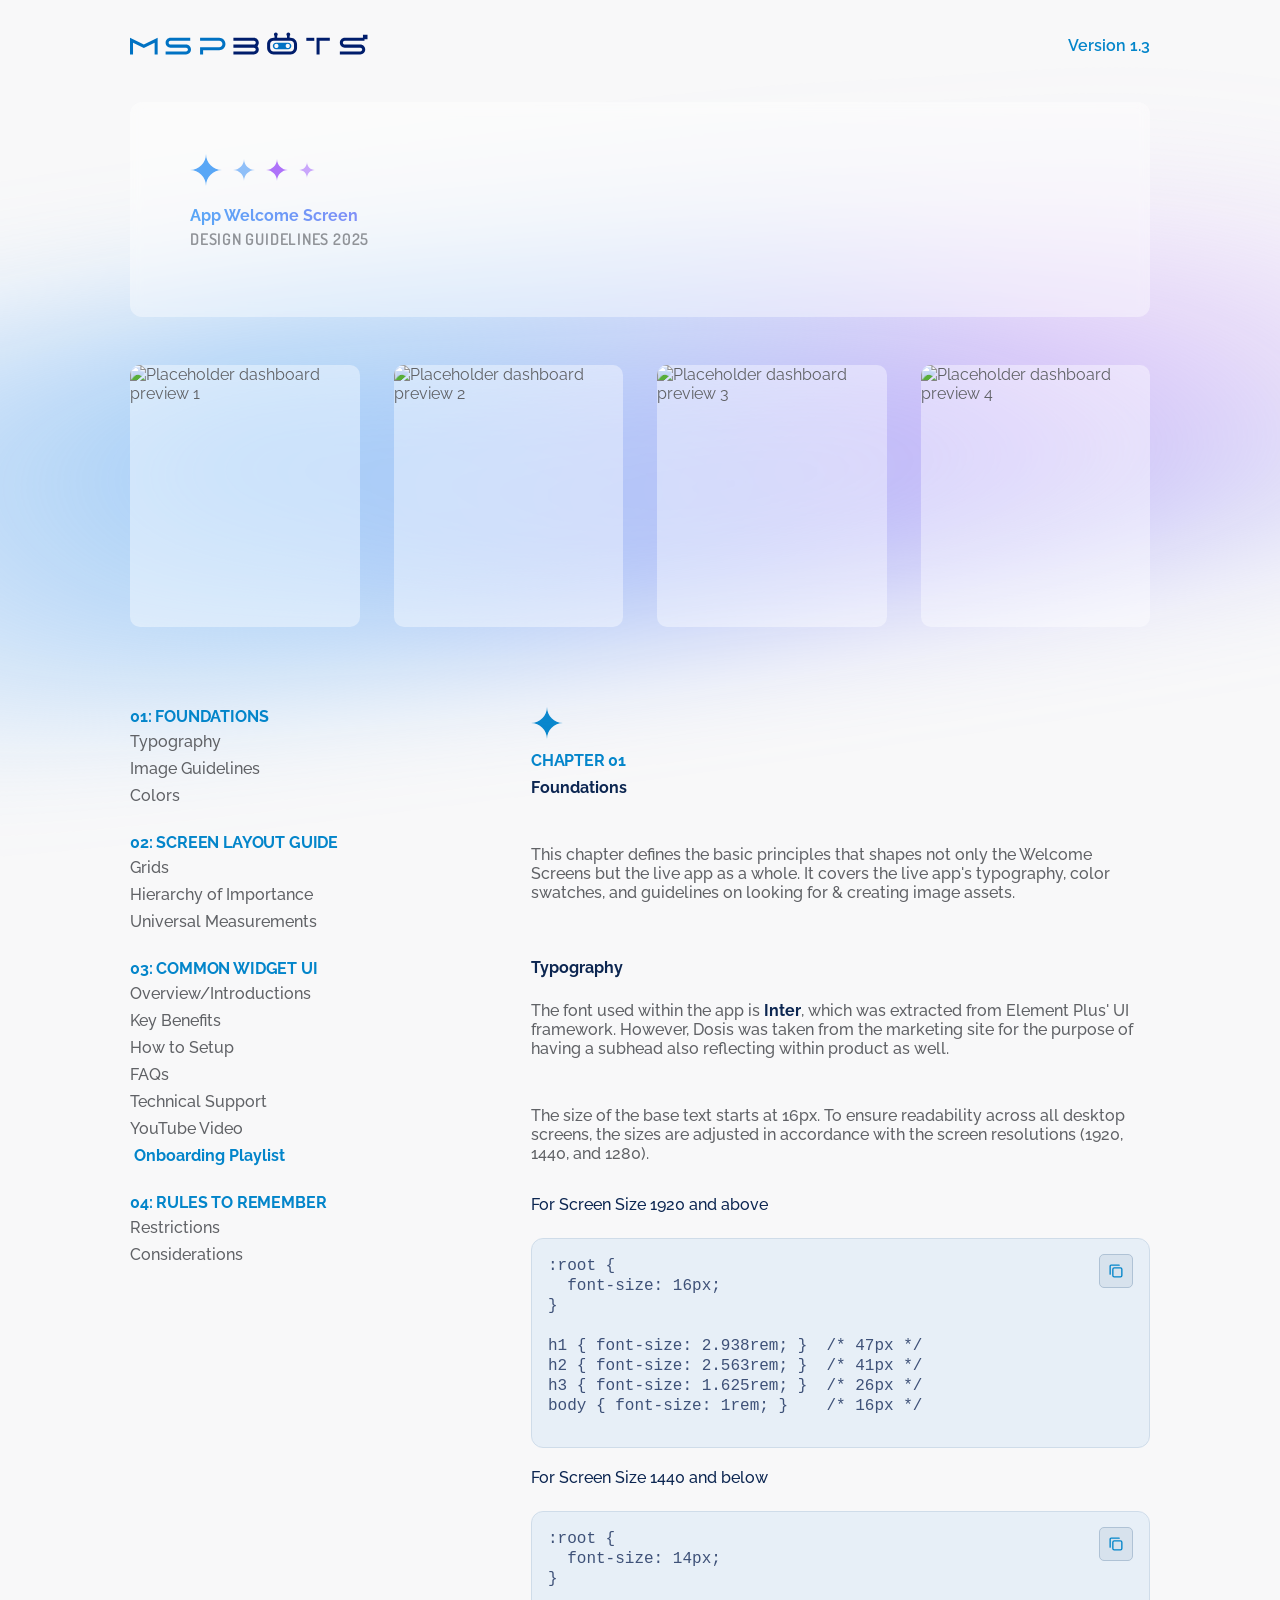
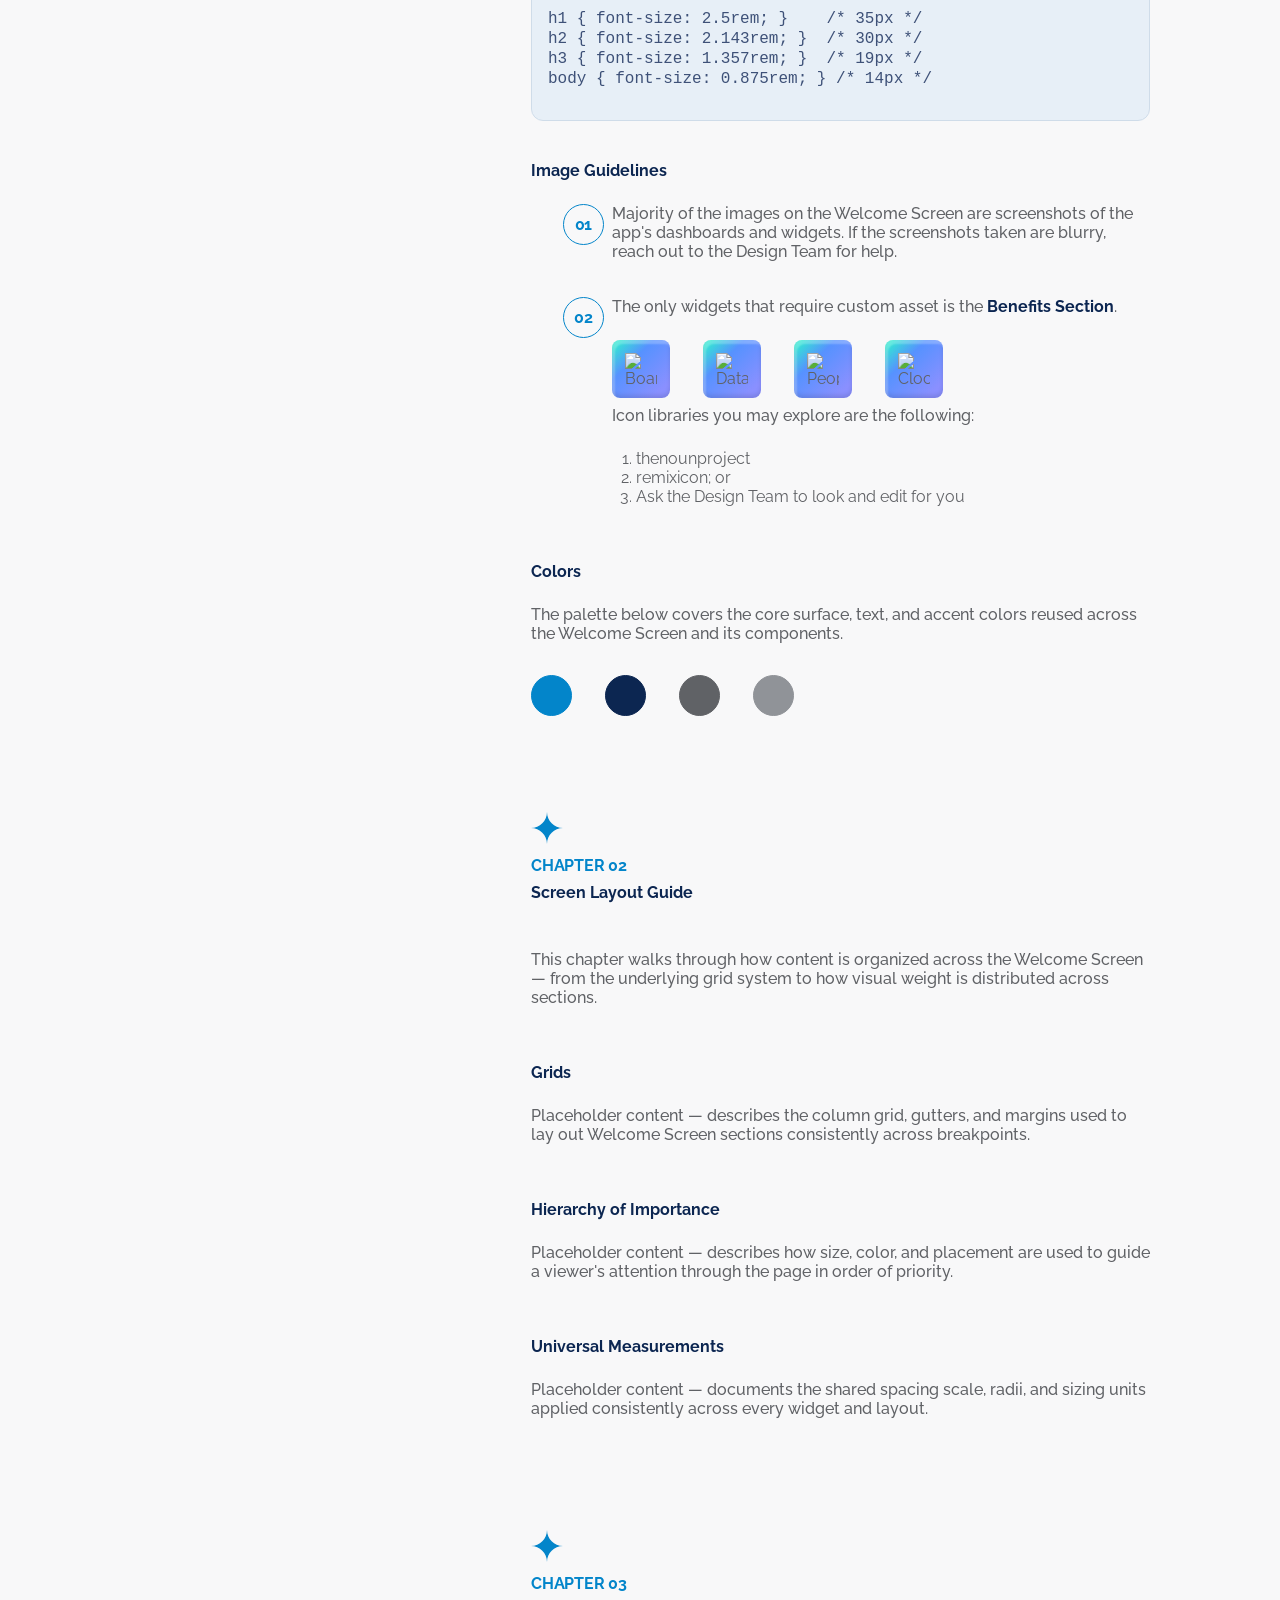
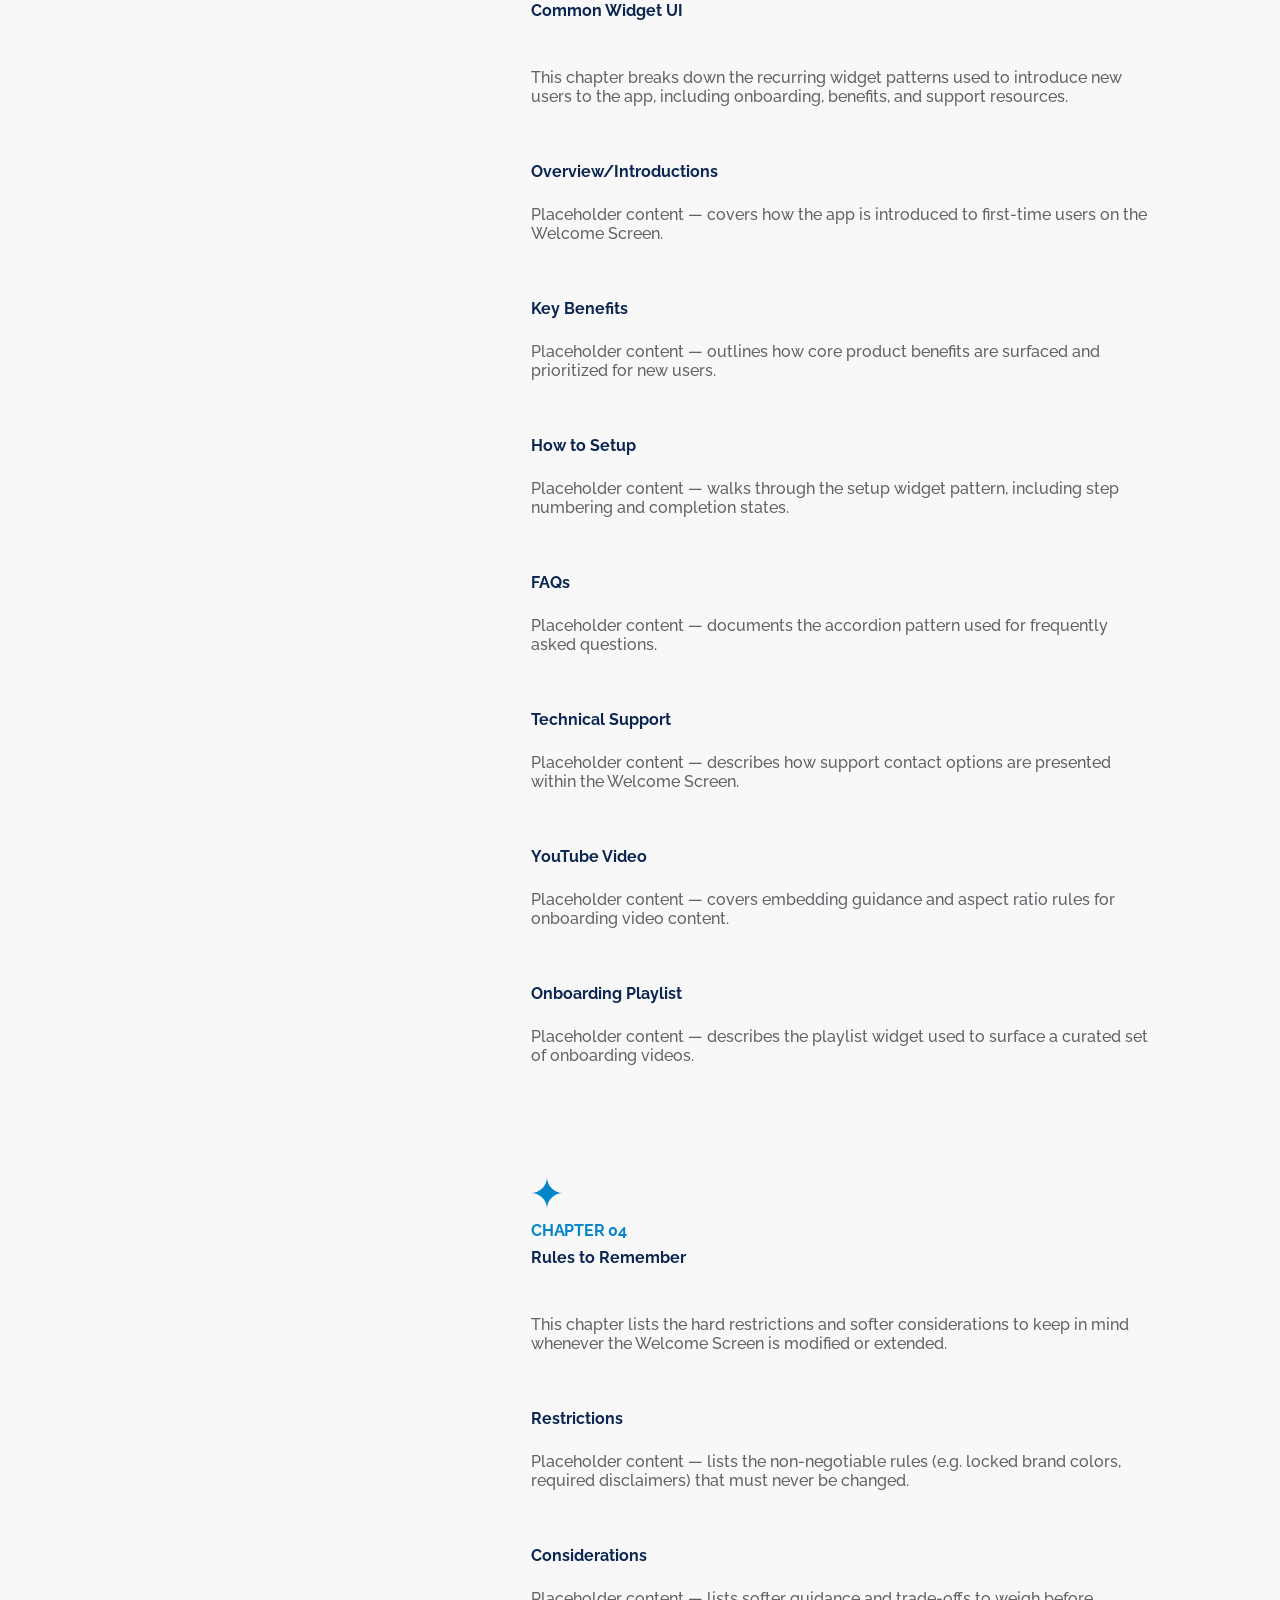
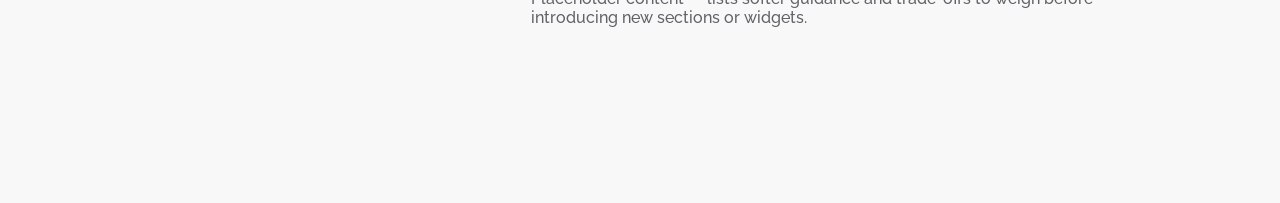
==== welcom-screen-guidelines/index.html @ fa97f10b "first commit" ====
<!DOCTYPE html>
<html lang="en">
    <head>
        <meta charset="UTF-8">
        <meta name="viewport" content="width=device-width, initial-scale=1.0">
        <link rel="icon" type="image/svg" href="">
        <!--SEO START-->
        <title>Welcome Screen Guidelines Demo | hellomaddie</title>
        <meta name="description" content="">
        <meta name="keywords" content="">

        <!-- Universal Open Graph -->
        <meta property="og:title" content="">
        <meta property="og:description" content="">
        <meta property="og:image" content=""> <!-- Replace with actual image URL: 1200×630px -->
        <meta property="og:image:alt" content="">
        <meta property="og:url" content="#"> <!-- Needs to be the official URL -->
        <meta property="og:type" content="website">

        <!-- Twitter/X Card -->
        <meta name="twitter:card" content="summary_large_image">
        <meta name="twitter:title" content="">
        <meta name="twitter:description" content="">
        <meta name="twitter:image" content=""> <!-- Replace with actual image URL: 1200×630px -->
        <!--SEO END-->

        <!--Stylesheet START-->
        <link href="https://cdn.jsdelivr.net/npm/bootstrap@5.3.0/dist/css/bootstrap.min.css" rel="stylesheet">
        <link href="main.css" rel="stylesheet">
        <link href="guidelines.css" rel="stylesheet">
        <!--Stylesheet END-->

        <!--Fonts START-->
        <link rel="preconnect" href="https://fonts.googleapis.com">
        <link rel="preconnect" href="https://fonts.gstatic.com" crossorigin>
        <link href="https://fonts.googleapis.com/css2?family=Raleway:ital,wght@0,400;0,500;0,600;0,700;0,800;1,400&family=Dosis:wght@400;500;600;700&display=swap" rel="stylesheet">
        <!--Fonts END-->
    </head>

    <body>
        <!-- ===== Nav START ===== -->
         <header class="site-header container">
            <div class="header-bar">
                <a href="/index.html" class="logo">
                    <img src="/welcom-screen-guidelines/imgs/mspbots-logo.svg">
                </a>
                <span class="version-tag">Version 1.3</span> 
            </div>
        </header>
        <!-- ===== Nav END ===== -->

        <section class="hero-banner container">
            <div class="hero-decoration" aria-hidden="true"></div>

            <div class="hero-card">
                <div class="sparkle-row" aria-hidden="true">
                    <svg width="32" height="32" viewBox="0 0 32 32" fill="none" xmlns="http://www.w3.org/2000/svg"><path d="M16 0C16 8.837 23.163 16 32 16C23.163 16 16 23.163 16 32C16 23.163 8.837 16 0 16C8.837 16 16 8.837 16 0Z" fill="#59A7F6"/></svg>
                    <svg width="22" height="22" viewBox="0 0 32 32" fill="none" xmlns="http://www.w3.org/2000/svg"><path d="M16 0C16 8.837 23.163 16 32 16C23.163 16 16 23.163 16 32C16 23.163 8.837 16 0 16C8.837 16 16 8.837 16 0Z" fill="#8FBFF8"/></svg>
                    <svg width="22" height="22" viewBox="0 0 32 32" fill="none" xmlns="http://www.w3.org/2000/svg"><path d="M16 0C16 8.837 23.163 16 32 16C23.163 16 16 23.163 16 32C16 23.163 8.837 16 0 16C8.837 16 16 8.837 16 0Z" fill="#AE72F9"/></svg>
                    <svg width="16" height="16" viewBox="0 0 32 32" fill="none" xmlns="http://www.w3.org/2000/svg"><path d="M16 0C16 8.837 23.163 16 32 16C23.163 16 16 23.163 16 32C16 23.163 8.837 16 0 16C8.837 16 16 8.837 16 0Z" fill="#C9A6FB"/></svg>
                </div>
                <h1 class="hero-title">App Welcome Screen</h1>
                <p class="hero-subtitle">Design Guidelines 2025</p>
            </div>

            <div class="hero-cards-row">
                <div class="hero-card-placeholder">
                    <img src="https://placehold.co/483x262/e7eff7/3e5178?text=Dashboard+Preview" alt="Placeholder dashboard preview 1" loading="lazy">
                </div>
                <div class="hero-card-placeholder">
                    <img src="https://placehold.co/483x262/e7eff7/3e5178?text=Widget+Preview" alt="Placeholder dashboard preview 2" loading="lazy">
                </div>
                <div class="hero-card-placeholder">
                    <img src="https://placehold.co/483x262/e7eff7/3e5178?text=Report+Preview" alt="Placeholder dashboard preview 3" loading="lazy">
                </div>
                <div class="hero-card-placeholder">
                    <img src="https://placehold.co/483x262/e7eff7/3e5178?text=Onboarding+Preview" alt="Placeholder dashboard preview 4" loading="lazy">
                </div>
            </div>
        </section>

        <main class="page-layout container">

            <nav class="toc" id="toc" aria-label="Table of contents">
                <div class="toc-chapter">
                    <span class="toc-chapter-title">01: Foundations</span>
                    <div class="toc-links">
                        <a class="toc-link" href="#typography">Typography</a>
                        <a class="toc-link" href="#image-guidelines">Image Guidelines</a>
                        <a class="toc-link" href="#colors">Colors</a>
                    </div>
                </div>
                <div class="toc-chapter">
                    <span class="toc-chapter-title">02: Screen Layout Guide</span>
                    <div class="toc-links">
                        <a class="toc-link" href="#grids">Grids</a>
                        <a class="toc-link" href="#hierarchy-of-importance">Hierarchy of Importance</a>
                        <a class="toc-link" href="#universal-measurements">Universal Measurements</a>
                    </div>
                </div>
                <div class="toc-chapter">
                    <span class="toc-chapter-title">03: Common Widget UI</span>
                    <div class="toc-links">
                        <a class="toc-link" href="#overview-introductions">Overview/Introductions</a>
                        <a class="toc-link" href="#key-benefits">Key Benefits</a>
                        <a class="toc-link" href="#how-to-setup">How to Setup</a>
                        <a class="toc-link" href="#faqs">FAQs</a>
                        <a class="toc-link" href="#technical-support">Technical Support</a>
                        <a class="toc-link" href="#youtube-video">YouTube Video</a>
                        <a class="toc-link" href="#onboarding-playlist">Onboarding Playlist</a>
                    </div>
                </div>
                <div class="toc-chapter">
                    <span class="toc-chapter-title">04: Rules to Remember</span>
                    <div class="toc-links">
                        <a class="toc-link" href="#restrictions">Restrictions</a>
                        <a class="toc-link" href="#considerations">Considerations</a>
                    </div>
                </div>
            </nav>

            <div class="content">

                <!-- Chapter 01: Foundations -->
                <section class="chapter" id="chapter-01">
                    <div class="chapter-header">
                        <svg class="chapter-icon" viewBox="0 0 32 32" fill="none" xmlns="http://www.w3.org/2000/svg"><path d="M16 0C16 8.837 23.163 16 32 16C23.163 16 16 23.163 16 32C16 23.163 8.837 16 0 16C8.837 16 16 8.837 16 0Z" fill="#0385CA"/></svg>
                        <span class="chapter-eyebrow">Chapter 01</span>
                        <h2 class="chapter-title">Foundations</h2>
                    </div>

                    <p class="chapter-intro">This chapter defines the basic principles that shapes not only the Welcome Screens but the live app as a whole. It covers the live app's typography, color swatches, and guidelines on looking for &amp; creating image assets.</p>

                    <div class="text-block" id="typography">
                        <h3 class="text-block-title">Typography</h3>
                        <p>The font used within the app is <strong>Inter</strong>, which was extracted from Element Plus' UI framework. However, Dosis was taken from the marketing site for the purpose of having a subhead also reflecting within product as well.</p>
                        <p>The size of the base text starts at 16px. To ensure readability across all desktop screens, the sizes are adjusted in accordance with the screen resolutions (1920, 1440, and 1280).</p>

                        <div class="code-block-group">
                            <div class="code-block">
                                <p class="code-block-label">For Screen Size 1920 and above</p>
                                <div class="copy-paste-code">
                                    <pre><code>:root {
  font-size: 16px;
}

h1 { font-size: 2.938rem; }  /* 47px */
h2 { font-size: 2.563rem; }  /* 41px */
h3 { font-size: 1.625rem; }  /* 26px */
body { font-size: 1rem; }    /* 16px */</code></pre>
                                    <button class="clipboard-btn" type="button" aria-label="Copy code">
                                        <svg viewBox="0 0 20 20" fill="none" xmlns="http://www.w3.org/2000/svg"><rect x="6.5" y="6.5" width="10" height="10" rx="1.5" stroke="currentColor" stroke-width="1.5"/><path d="M3.5 13.5V4.5C3.5 3.94772 3.94772 3.5 4.5 3.5H13.5" stroke="currentColor" stroke-width="1.5" stroke-linecap="round"/></svg>
                                    </button>
                                </div>
                            </div>
                            <div class="code-block">
                                <p class="code-block-label">For Screen Size 1440 and below</p>
                                <div class="copy-paste-code">
                                    <pre><code>:root {
  font-size: 14px;
}

h1 { font-size: 2.5rem; }    /* 35px */
h2 { font-size: 2.143rem; }  /* 30px */
h3 { font-size: 1.357rem; }  /* 19px */
body { font-size: 0.875rem; } /* 14px */</code></pre>
                                    <button class="clipboard-btn" type="button" aria-label="Copy code">
                                        <svg viewBox="0 0 20 20" fill="none" xmlns="http://www.w3.org/2000/svg"><rect x="6.5" y="6.5" width="10" height="10" rx="1.5" stroke="currentColor" stroke-width="1.5"/><path d="M3.5 13.5V4.5C3.5 3.94772 3.94772 3.5 4.5 3.5H13.5" stroke="currentColor" stroke-width="1.5" stroke-linecap="round"/></svg>
                                    </button>
                                </div>
                            </div>
                        </div>
                    </div>

                    <div class="text-block" id="image-guidelines">
                        <h3 class="text-block-title">Image Guidelines</h3>
                        <ol class="guideline-list">
                            <li class="guideline-item">
                                <span class="guideline-badge">01</span>
                                <div class="guideline-body">
                                    <p>Majority of the images on the Welcome Screen are screenshots of the app's dashboards and widgets. If the screenshots taken are blurry, reach out to the Design Team for help.</p>
                                </div>
                            </li>
                            <li class="guideline-item">
                                <span class="guideline-badge">02</span>
                                <div class="guideline-body">
                                    <p>The only widgets that require custom asset is the <strong>Benefits Section</strong>.</p>
                                    <div class="icon-row">
                                        <span class="icon-chip"><img src="https://placehold.co/32x32/ffffff/2c77ff?text=%E2%97%A7" alt="Board icon placeholder"></span>
                                        <span class="icon-chip"><img src="https://placehold.co/32x32/ffffff/2c77ff?text=%E2%97%89" alt="Data pie icon placeholder"></span>
                                        <span class="icon-chip"><img src="https://placehold.co/32x32/ffffff/2c77ff?text=%E2%9A%AD" alt="People team icon placeholder"></span>
                                        <span class="icon-chip"><img src="https://placehold.co/32x32/ffffff/2c77ff?text=%E2%97%B7" alt="Clock icon placeholder"></span>
                                    </div>
                                    <p>Icon libraries you may explore are the following:</p>
                                    <ol>
                                        <li>thenounproject</li>
                                        <li>remixicon; or</li>
                                        <li>Ask the Design Team to look and edit for you</li>
                                    </ol>
                                </div>
                            </li>
                        </ol>
                    </div>

                    <div class="text-block" id="colors">
                        <h3 class="text-block-title">Colors</h3>
                        <p>The palette below covers the core surface, text, and accent colors reused across the Welcome Screen and its components.</p>
                        <div class="icon-row" role="list">
                            <span class="guideline-badge" style="background: var(--color-msp-blue); border-color: var(--color-msp-blue); color: #fff;" role="listitem" aria-label="MSP Blue"></span>
                            <span class="guideline-badge" style="background: var(--color-dark-blue); border-color: var(--color-dark-blue); color: #fff;" role="listitem" aria-label="Dark Blue"></span>
                            <span class="guideline-badge" style="background: var(--color-text-secondary); border-color: var(--color-text-secondary); color: #fff;" role="listitem" aria-label="Secondary Text"></span>
                            <span class="guideline-badge" style="background: var(--color-text-tertiary); border-color: var(--color-text-tertiary); color: #fff;" role="listitem" aria-label="Tertiary Text"></span>
                        </div>
                    </div>
                </section>

                <!-- Chapter 02: Screen Layout Guide (placeholder) -->
                <section class="chapter" id="chapter-02">
                    <div class="chapter-header">
                        <svg class="chapter-icon" viewBox="0 0 32 32" fill="none" xmlns="http://www.w3.org/2000/svg"><path d="M16 0C16 8.837 23.163 16 32 16C23.163 16 16 23.163 16 32C16 23.163 8.837 16 0 16C8.837 16 16 8.837 16 0Z" fill="#0385CA"/></svg>
                        <span class="chapter-eyebrow">Chapter 02</span>
                        <h2 class="chapter-title">Screen Layout Guide</h2>
                    </div>
                    <p class="chapter-intro">This chapter walks through how content is organized across the Welcome Screen — from the underlying grid system to how visual weight is distributed across sections.</p>

                    <div class="text-block" id="grids">
                        <h3 class="text-block-title">Grids</h3>
                        <p>Placeholder content — describes the column grid, gutters, and margins used to lay out Welcome Screen sections consistently across breakpoints.</p>
                    </div>
                    <div class="text-block" id="hierarchy-of-importance">
                        <h3 class="text-block-title">Hierarchy of Importance</h3>
                        <p>Placeholder content — describes how size, color, and placement are used to guide a viewer's attention through the page in order of priority.</p>
                    </div>
                    <div class="text-block" id="universal-measurements">
                        <h3 class="text-block-title">Universal Measurements</h3>
                        <p>Placeholder content — documents the shared spacing scale, radii, and sizing units applied consistently across every widget and layout.</p>
                    </div>
                </section>

                <!-- Chapter 03: Common Widget UI (placeholder) -->
                <section class="chapter" id="chapter-03">
                    <div class="chapter-header">
                        <svg class="chapter-icon" viewBox="0 0 32 32" fill="none" xmlns="http://www.w3.org/2000/svg"><path d="M16 0C16 8.837 23.163 16 32 16C23.163 16 16 23.163 16 32C16 23.163 8.837 16 0 16C8.837 16 16 8.837 16 0Z" fill="#0385CA"/></svg>
                        <span class="chapter-eyebrow">Chapter 03</span>
                        <h2 class="chapter-title">Common Widget UI</h2>
                    </div>
                    <p class="chapter-intro">This chapter breaks down the recurring widget patterns used to introduce new users to the app, including onboarding, benefits, and support resources.</p>

                    <div class="text-block" id="overview-introductions">
                        <h3 class="text-block-title">Overview/Introductions</h3>
                        <p>Placeholder content — covers how the app is introduced to first-time users on the Welcome Screen.</p>
                    </div>
                    <div class="text-block" id="key-benefits">
                        <h3 class="text-block-title">Key Benefits</h3>
                        <p>Placeholder content — outlines how core product benefits are surfaced and prioritized for new users.</p>
                    </div>
                    <div class="text-block" id="how-to-setup">
                        <h3 class="text-block-title">How to Setup</h3>
                        <p>Placeholder content — walks through the setup widget pattern, including step numbering and completion states.</p>
                    </div>
                    <div class="text-block" id="faqs">
                        <h3 class="text-block-title">FAQs</h3>
                        <p>Placeholder content — documents the accordion pattern used for frequently asked questions.</p>
                    </div>
                    <div class="text-block" id="technical-support">
                        <h3 class="text-block-title">Technical Support</h3>
                        <p>Placeholder content — describes how support contact options are presented within the Welcome Screen.</p>
                    </div>
                    <div class="text-block" id="youtube-video">
                        <h3 class="text-block-title">YouTube Video</h3>
                        <p>Placeholder content — covers embedding guidance and aspect ratio rules for onboarding video content.</p>
                    </div>
                    <div class="text-block" id="onboarding-playlist">
                        <h3 class="text-block-title">Onboarding Playlist</h3>
                        <p>Placeholder content — describes the playlist widget used to surface a curated set of onboarding videos.</p>
                    </div>
                </section>

                <!-- Chapter 04: Rules to Remember (placeholder) -->
                <section class="chapter" id="chapter-04">
                    <div class="chapter-header">
                        <svg class="chapter-icon" viewBox="0 0 32 32" fill="none" xmlns="http://www.w3.org/2000/svg"><path d="M16 0C16 8.837 23.163 16 32 16C23.163 16 16 23.163 16 32C16 23.163 8.837 16 0 16C8.837 16 16 8.837 16 0Z" fill="#0385CA"/></svg>
                        <span class="chapter-eyebrow">Chapter 04</span>
                        <h2 class="chapter-title">Rules to Remember</h2>
                    </div>
                    <p class="chapter-intro">This chapter lists the hard restrictions and softer considerations to keep in mind whenever the Welcome Screen is modified or extended.</p>

                    <div class="text-block" id="restrictions">
                        <h3 class="text-block-title">Restrictions</h3>
                        <p>Placeholder content — lists the non-negotiable rules (e.g. locked brand colors, required disclaimers) that must never be changed.</p>
                    </div>
                    <div class="text-block" id="considerations">
                        <h3 class="text-block-title">Considerations</h3>
                        <p>Placeholder content — lists softer guidance and trade-offs to weigh before introducing new sections or widgets.</p>
                    </div>
                </section>

            </div>
        </main>

        <!--Bootstrap JS START-->
        <script src="https://cdn.jsdelivr.net/npm/bootstrap@5.3.0/dist/js/bootstrap.bundle.min.js"></script>
        <!--Bootstrap JS END-->
        <script src="script.js"></script>
    </body>
</html>
---- welcom-screen-guidelines/main.css ----
/* ───────────────────────────────────────────────
    TABLE OF CONTENTS
    1. Global Settings
    2. Primitive Tokens
        2.A. Color Palettes
        2.B. Typography Tokens
        2.C. Spacing Tokens
    3. CSS Variables - Design Tokens
        2.A. Spacing Scale
    4. Page Layout
    5. Typography
    6. Responsive Settings
───────────────────────────────────────────────*/

/* ───────────────────────────────────────────────
Global Settings
───────────────────────────────────────────────*/
* {
    margin:     0;
    padding:    0;
    box-sizing: border-box;
}

html {
    scroll-behavior: smooth;
}

html, body {
    overflow-x:  hidden;
    overflow-x:  clip;
    font-family: 'Raleway', sans-serif;
    background:  #f8f8f9;
}

img {
    display:  block;
    max-width: 100%;
}

a {
    color:           inherit;
    text-decoration: none;
}

ol, ul {
    list-style: none;
}

:root {
    /* ───────────────────────────────────────────────
    Primitive Tokens > Color Palettes
    ───────────────────────────────────────────────*/
    /*Mine*/
    --page-bg: #f8f8f9;

    /*Generated*/
    --color-bg-page:          #f8f8f9;
    --color-card-bg:          rgba(255, 255, 255, 0.4);
    --color-msp-blue:         #0385ca;
    --color-dark-blue:        #0c2651;
    --color-text-secondary:   #606266;
    --color-text-tertiary:    #909398;
    --color-border-subtle:    #cfdce9;
    --color-code-bg:          #e7eff7;
    --color-code-text:        #3e5178;
    --color-clipboard-bg:     #d7e2ed;
    --color-clipboard-border: #afc2d5;

    --gradient-title:     linear-gradient(90deg, #59a7f6 0%, #ae72f9 41.397%, #59a7f6 100%);
    --gradient-icon-chip: linear-gradient(135.76deg, #00e0c9 6.8283%, #2c77ff 35.395%, #6d74ff 85.827%);

        /* ───────────────────────────────────────────────
    Primitive Tokens > Typography Token
    ───────────────────────────────────────────────*/
    --font-main:     'Raleway', sans-serif;
    --font-subtitle: 'Dosis', sans-serif;
    /*--font-mono:  for coding if ever I finally need it :)*/

    --text-xs:   0.75rem;    /* 12px */
    --text-sm:   0.875rem;   /* 14px */
    --text-base: 1rem;       /* 16px */
    --text-md:   1.125rem;   /* 18px */
    --text-lg:   1.3rem;     /* 21px */
    --text-xl:   1.5rem;     /* 24px */
    --text-2xl:  1.875rem;   /* 30px */
    --text-3xl:  2.3rem;     /* 38px */
    --text-4xl:  3rem;       /* 48px */

    /* ───────────────────────────────────────────────
    Primitive Tokens > Spacing Tokens
    ───────────────────────────────────────────────*/
    --space-xxs: 0.375rem; /* 6px */
    --space-xs:  0.5rem;   /* 8px */
    --space-sm:  0.75rem;  /* 12px */
    --space-md:  1rem;     /* 16px */
    --space-lg:  1.25rem;  /* 20px */
    --space-xl:  1.75rem;  /* 28px */

    /* ───────────────────────────────────────────────
    Primitive Tokens > Border Radius
    ───────────────────────────────────────────────*/
    --radius-xxs: 0.375rem; /* 6px */
    --radius-xs:  0.5rem;   /* 8px */
    --radius-sm:  0.75rem;  /* 12px */
    --radius-md:  0.625rem; /* 10px */
    --radius-full: 9999px;
}

/* ───────────────────────────────────────────────
CSS Variables - Design Tokens
───────────────────────────────────────────────*/

/* ───────────────────────────────────────────────
Page Layout
───────────────────────────────────────────────*/
.container {
    width:      100%;
    max-width:  1440px;
    margin:     0 auto;
    padding:    0 130px;
}

.page-layout {
    display:               grid;
    grid-template-columns: 331px 1fr;
    gap:                   70px;
    padding-top:           80px;
    padding-bottom:        160px;
    align-items:           start;
}

/* ───────────────────────────────────────────────
Typography
───────────────────────────────────────────────*/
body {
    color:       var(--color-text-secondary);
    font-size:   var(--fs-body);
    line-height: var(--lh-body);
}

h1, h2, h3, h4 {
    color: var(--color-dark-blue);
}

/* ───────────────────────────────────────────────
Responsive Settings
───────────────────────────────────────────────*/
@media screen and (min-width: 1920px) {}

/*Widescreen*/ /*xxl*/
@media screen and (min-width: 1440px) {}

/*Tablet LG START*/ /*lg*/
@media screen and (max-width: 992px) {
    .container {
        padding: 0 48px;
    }

    .page-layout {
        grid-template-columns: 1fr;
        gap:                   48px;
        padding-top:           56px;
    }
}

/*Tablet*/ /*md*/
@media screen and (max-width: 768px) {
    .container {
        padding: 0 32px;
    }

    :root {
        --fs-h1: 2.25rem; /* 36px */
        --lh-h1: 2.75rem; /* 44px */
        --fs-h2: 2rem;    /* 32px */
        --lh-h2: 2.5rem;  /* 40px */
    }
}

/*Mobile*/ /*sm*/
@media screen and (max-width: 567px) {
    .container {
        padding: 0 20px;
    }

    :root {
        --fs-h1: 1.75rem;  /* 28px */
        --lh-h1: 2.25rem;  /* 36px */
        --fs-h2: 1.625rem; /* 26px */
        --lh-h2: 2rem;     /* 32px */
        --fs-h3: 1.375rem; /* 22px */
        --lh-h3: 1.75rem;  /* 28px */
    }
}
---- welcom-screen-guidelines/guidelines.css ----
/* ───────────────────────────────────────────────
    TABLE OF CONTENTS
    1. Site Header (logo + version tag)
    2. Hero Banner (title card + decoration)
    3. Hero Preview Cards
    4. Table of Contents (sticky + scrollspy)
    5. Chapter Header
    6. Text Blocks / Paragraphs
    7. Code Blocks (copy-paste-code)
    8. Image Guidelines List
    9. Icon Chips
    10. Responsive Settings
───────────────────────────────────────────────*/

/* ───────────────────────────────────────────────
1. Site Header
───────────────────────────────────────────────*/
.site-header {
    position:    relative;
    z-index:     2;
    padding-top: 20px;
}

.header-bar {
    display:         flex;
    align-items:     center;
    justify-content: space-between;
}

.logo img {
    height: 50px;
    width:  auto;
}

.version-tag {
    font-family: var(--font-main);
    font-weight: 600;
    font-size:   var(--fs-body);
    color:       var(--color-msp-blue);
}

/* ───────────────────────────────────────────────
2. Hero Banner
───────────────────────────────────────────────*/
.hero-banner {
    position:   relative;
    margin-top: 32px;
    isolation:  isolate;
}

.hero-decoration {
    position:  absolute;
    left:      50%;
    top:       120px;
    transform: translateX(-50%) rotate(-8deg);
    width:     150%;
    height:    420px;
    background: radial-gradient(ellipse 60% 100% at 30% 40%, rgba(89, 167, 246, 0.55), transparent 70%),
                radial-gradient(ellipse 50% 90% at 65% 60%, rgba(174, 114, 249, 0.45), transparent 70%),
                radial-gradient(ellipse 70% 100% at 50% 100%, rgba(89, 167, 246, 0.4), transparent 70%);
    filter:    blur(60px);
    z-index:   -1;
    pointer-events: none;
}

.hero-card {
    background:      var(--color-card-bg);
    border-radius:   var(--radius-sm);
    padding:         52px 60px;
    backdrop-filter: blur(6px);
}

.sparkle-row {
    display:       flex;
    align-items:   center;
    gap:           11px;
    margin-bottom: 20px;
}

.sparkle-row svg {
    display: block;
}

.hero-title {
    font-family:  var(--font-main);
    font-weight:  700;
    font-size:    var(--fs-h1);
    line-height:  var(--lh-h1);
    background:   var(--gradient-title);
    -webkit-background-clip: text;
    background-clip: text;
    color:        transparent;
    margin-bottom: 4px;
}

.hero-subtitle {
    font-family:    var(--font-subtitle);
    font-weight:    600;
    font-size:      var(--fs-subtitle);
    letter-spacing: 0.78px;
    text-transform: uppercase;
    color:          var(--color-text-tertiary);
}

.hero-cards-row {
    display: flex;
    gap:     34px;
    margin:  48px -80px 0;
    padding: 0 80px;
}

.hero-card-placeholder {
    flex:          1 1 0;
    height:        262px;
    border-radius: var(--radius-md);
    overflow:      hidden;
    background:    var(--color-card-bg);
}

.hero-card-placeholder img {
    width:      100%;
    height:     100%;
    object-fit: cover;
}

/* ───────────────────────────────────────────────
3. Page Layout Wrapper
───────────────────────────────────────────────*/
.content {
    display:        flex;
    flex-direction: column;
    gap:            96px;
    min-width:      0;
}

/* ───────────────────────────────────────────────
4. Table of Contents
───────────────────────────────────────────────*/
.toc {
    position:       sticky;
    top:            32px;
    display:        flex;
    flex-direction: column;
    gap:            28px;
    align-self:     start;
    max-height:     calc(100vh - 64px);
    overflow-y:     auto;
}

.toc-chapter {
    display:        flex;
    flex-direction: column;
    gap:            6px;
}

.toc-chapter-title {
    font-family:    var(--font-main);
    font-weight:    700;
    font-size:      var(--fs-label);
    letter-spacing: -0.17px;
    text-transform: uppercase;
    color:          var(--color-msp-blue);
}

.toc-links {
    display:        flex;
    flex-direction: column;
    gap:            8px;
}

.toc-link {
    font-family: var(--font-main);
    font-weight: 500;
    font-size:   var(--fs-body);
    line-height: var(--lh-body);
    color:       var(--color-text-secondary);
    transition:  color 0.15s ease, padding-left 0.15s ease;
}

.toc-link:hover {
    color: var(--color-msp-blue);
}

.toc-link.is-active {
    color:        var(--color-msp-blue);
    font-weight:  700;
    padding-left: 4px;
}

/* ───────────────────────────────────────────────
5. Chapter Header
───────────────────────────────────────────────*/
.chapter {
    display:           flex;
    flex-direction:    column;
    gap:               40px;
    scroll-margin-top: 32px;
}

.chapter-header {
    display:        flex;
    flex-direction: column;
    gap:            8px;
}

.chapter-icon {
    width:         32px;
    height:        32px;
    margin-bottom: 4px;
}

.chapter-eyebrow {
    font-family:    var(--font-main);
    font-weight:    700;
    font-size:      var(--fs-eyebrow);
    letter-spacing: -0.22px;
    text-transform: uppercase;
    color:          var(--color-msp-blue);
}

.chapter-title {
    font-family: var(--font-main);
    font-weight: 700;
    font-size:   var(--fs-h2);
    line-height: var(--lh-h2);
    color:       var(--color-dark-blue);
}

.chapter-intro {
    font-family: var(--font-main);
    font-weight: 500;
    font-size:   var(--fs-body);
    line-height: var(--lh-body);
    max-width:   780px;
}

/* ───────────────────────────────────────────────
6. Text Blocks / Paragraphs
───────────────────────────────────────────────*/
.text-block {
    display:           flex;
    flex-direction:    column;
    gap:               16px;
    scroll-margin-top: 32px;
}

.text-block-title {
    font-family: var(--font-main);
    font-weight: 700;
    font-size:   var(--fs-h3);
    line-height: var(--lh-h3);
    color:       var(--color-dark-blue);
}

.text-block p {
    font-family: var(--font-main);
    font-weight: 500;
    font-size:   var(--fs-body);
    line-height: var(--lh-body);
}

.text-block p + p {
    margin-top: 16px;
}

.text-block strong {
    color:       var(--color-dark-blue);
    font-weight: 700;
}

/* ───────────────────────────────────────────────
7. Code Blocks
───────────────────────────────────────────────*/
.code-block-group {
    display:        flex;
    flex-direction: column;
    gap:            20px;
}

.code-block {
    display:        flex;
    flex-direction: column;
    gap:            8px;
}

.code-block-label {
    font-family: var(--font-main);
    font-weight: 700;
    font-size:   var(--fs-label);
    color:       var(--color-dark-blue);
}

.copy-paste-code {
    position:      relative;
    background:    var(--color-code-bg);
    border:        1px solid var(--color-border-subtle);
    border-radius: var(--radius-sm);
    padding:       16px;
}

.copy-paste-code pre {
    font-family:   var(--font-main);
    font-weight:   500;
    font-size:     var(--fs-body);
    line-height:   var(--lh-body);
    color:         var(--color-code-text);
    white-space:   pre-wrap;
    word-break:    break-word;
    padding-right: 48px;
}

.clipboard-btn {
    position:        absolute;
    top:             15px;
    right:           16px;
    display:         flex;
    align-items:     center;
    justify-content: center;
    width:           34px;
    height:          34px;
    padding:         7px;
    background:      var(--color-clipboard-bg);
    border:          1px solid var(--color-clipboard-border);
    border-radius:   5px;
    cursor:          pointer;
    color:           var(--color-msp-blue);
    transition:      background 0.15s ease;
}

.clipboard-btn:hover {
    background: var(--color-clipboard-border);
}

.clipboard-btn svg {
    width:  20px;
    height: 20px;
}

.clipboard-btn.is-copied::after {
    content:       'Copied!';
    position:      absolute;
    top:           -30px;
    right:         0;
    background:    var(--color-dark-blue);
    color:         #fff;
    font-family:   var(--font-main);
    font-size:     0.75rem;
    font-weight:   600;
    padding:       4px 8px;
    border-radius: 4px;
    white-space:   nowrap;
}

/* ───────────────────────────────────────────────
8. Image Guidelines List
───────────────────────────────────────────────*/
.guideline-list {
    display:        flex;
    flex-direction: column;
    gap:            20px;
}

.guideline-item {
    display:     flex;
    gap:         8px;
    align-items: flex-start;
}

.guideline-badge {
    display:         flex;
    align-items:     center;
    justify-content: center;
    flex-shrink:     0;
    width:           41px;
    height:          41px;
    border:          1.5px solid var(--color-msp-blue);
    border-radius:   var(--radius-full);
    font-family:     var(--font-main);
    font-weight:     700;
    font-size:       var(--fs-badge);
    letter-spacing:  -0.16px;
    color:           var(--color-msp-blue);
}

.guideline-body {
    flex:           1 1 0;
    min-width:      0;
    display:        flex;
    flex-direction: column;
    gap:            8px;
}

.guideline-body p {
    font-family: var(--font-main);
    font-weight: 500;
    font-size:   var(--fs-body);
    line-height: var(--lh-body);
}

.guideline-body ol {
    list-style:   decimal;
    padding-left: 24px;
}

/* ───────────────────────────────────────────────
9. Icon Chips
───────────────────────────────────────────────*/
.icon-row {
    display:     flex;
    gap:         33px;
    align-items: center;
    flex-wrap:   wrap;
}

.icon-chip {
    position:        relative;
    width:           58px;
    height:          58px;
    border-radius:   var(--radius-xs);
    background:      linear-gradient(90deg, rgba(255, 255, 255, 0.2), rgba(255, 255, 255, 0.2)), var(--gradient-icon-chip);
    box-shadow:      inset 3px 4px 2px 0 rgba(255, 255, 255, 0.25), inset 0 -3px 4px 0 rgba(0, 0, 0, 0.11);
    display:         flex;
    align-items:     center;
    justify-content: center;
}

.icon-chip img {
    width:  32px;
    height: 32px;
}

/* ───────────────────────────────────────────────
10. Responsive Settings
───────────────────────────────────────────────*/
@media screen and (max-width: 992px) {
    .hero-cards-row {
        flex-wrap: wrap;
        margin:    32px 0 0;
        padding:   0;
    }

    .hero-card-placeholder {
        flex-basis: calc(50% - 17px);
    }

    .toc {
        position:   static;
        max-height: none;
    }
}

@media screen and (max-width: 768px) {
    .hero-card {
        padding: 32px;
    }

    .hero-cards-row {
        gap: 16px;
    }

    .hero-card-placeholder {
        flex-basis: 100%;
        height:     180px;
    }

    .header-bar {
        flex-wrap: wrap;
        gap:       12px;
    }
}

@media screen and (max-width: 567px) {
    .icon-row {
        gap: 16px;
    }

    .guideline-item {
        flex-direction: column;
    }
}
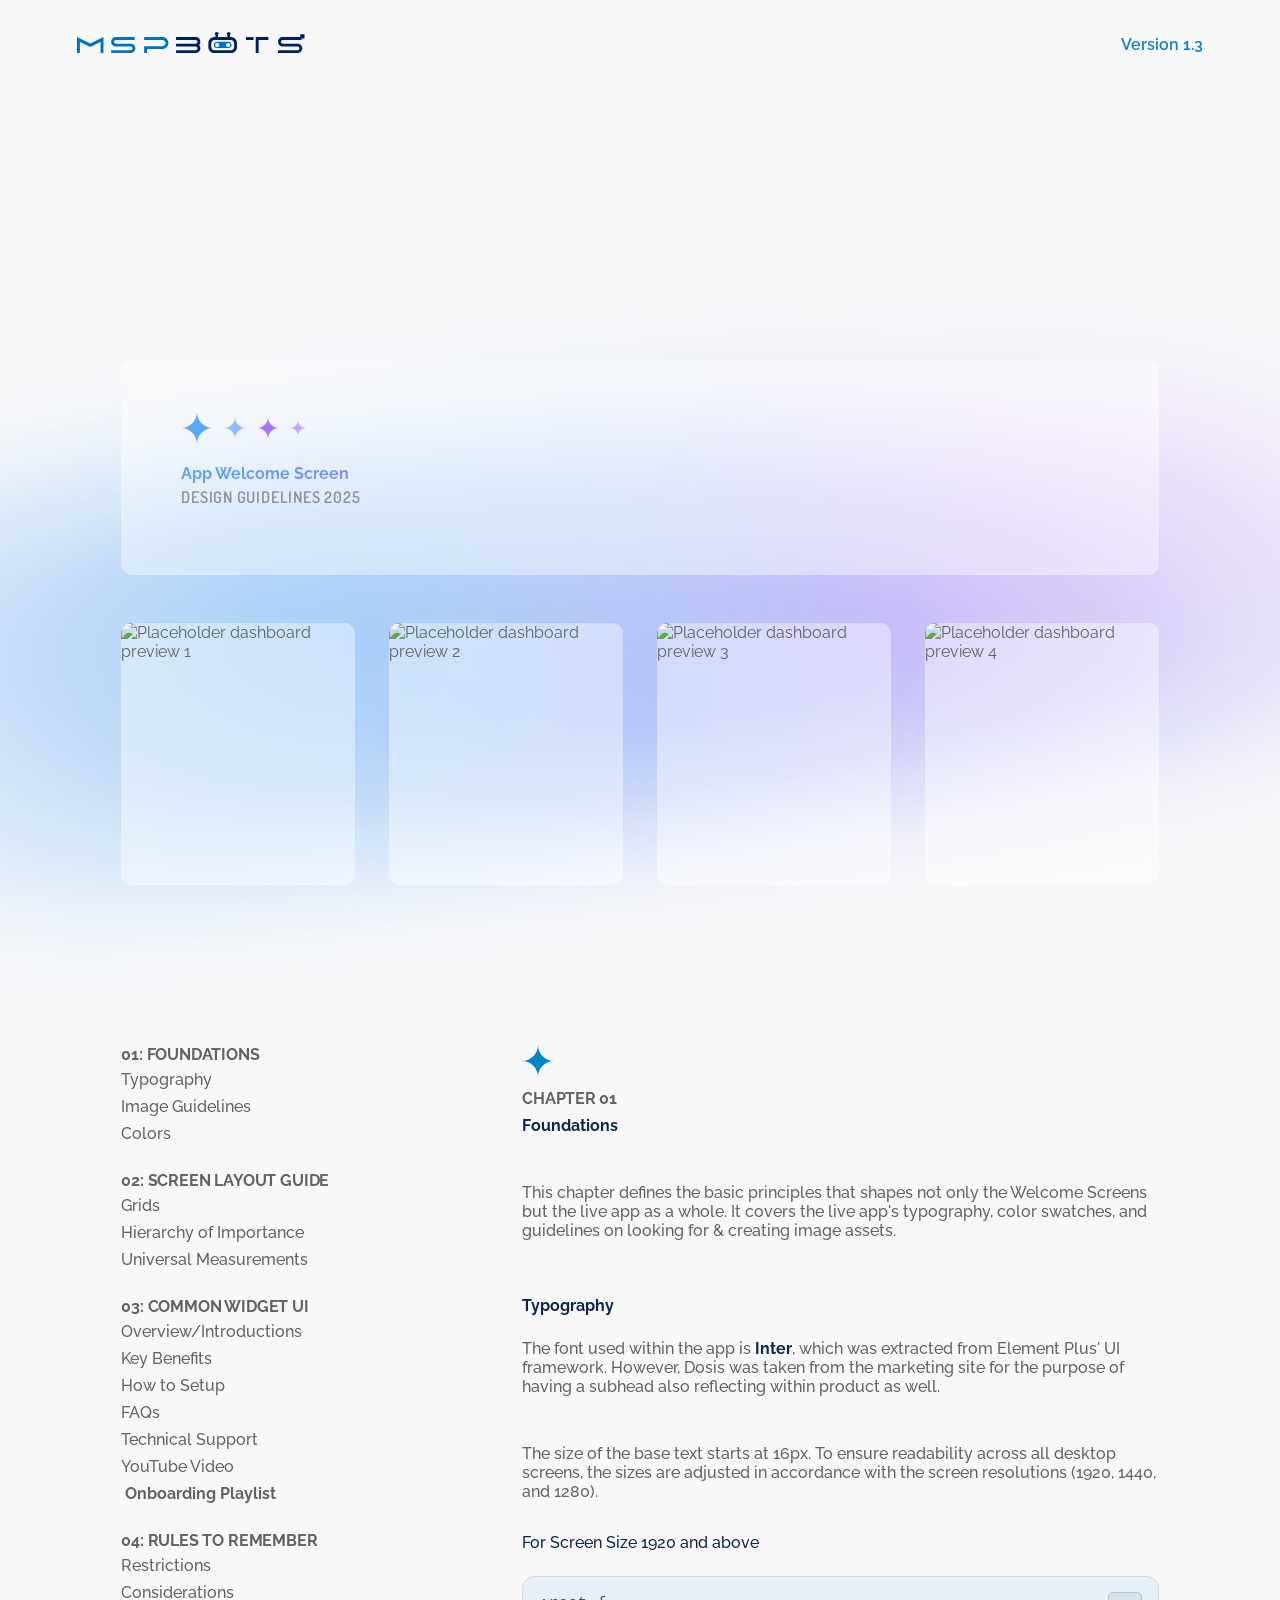
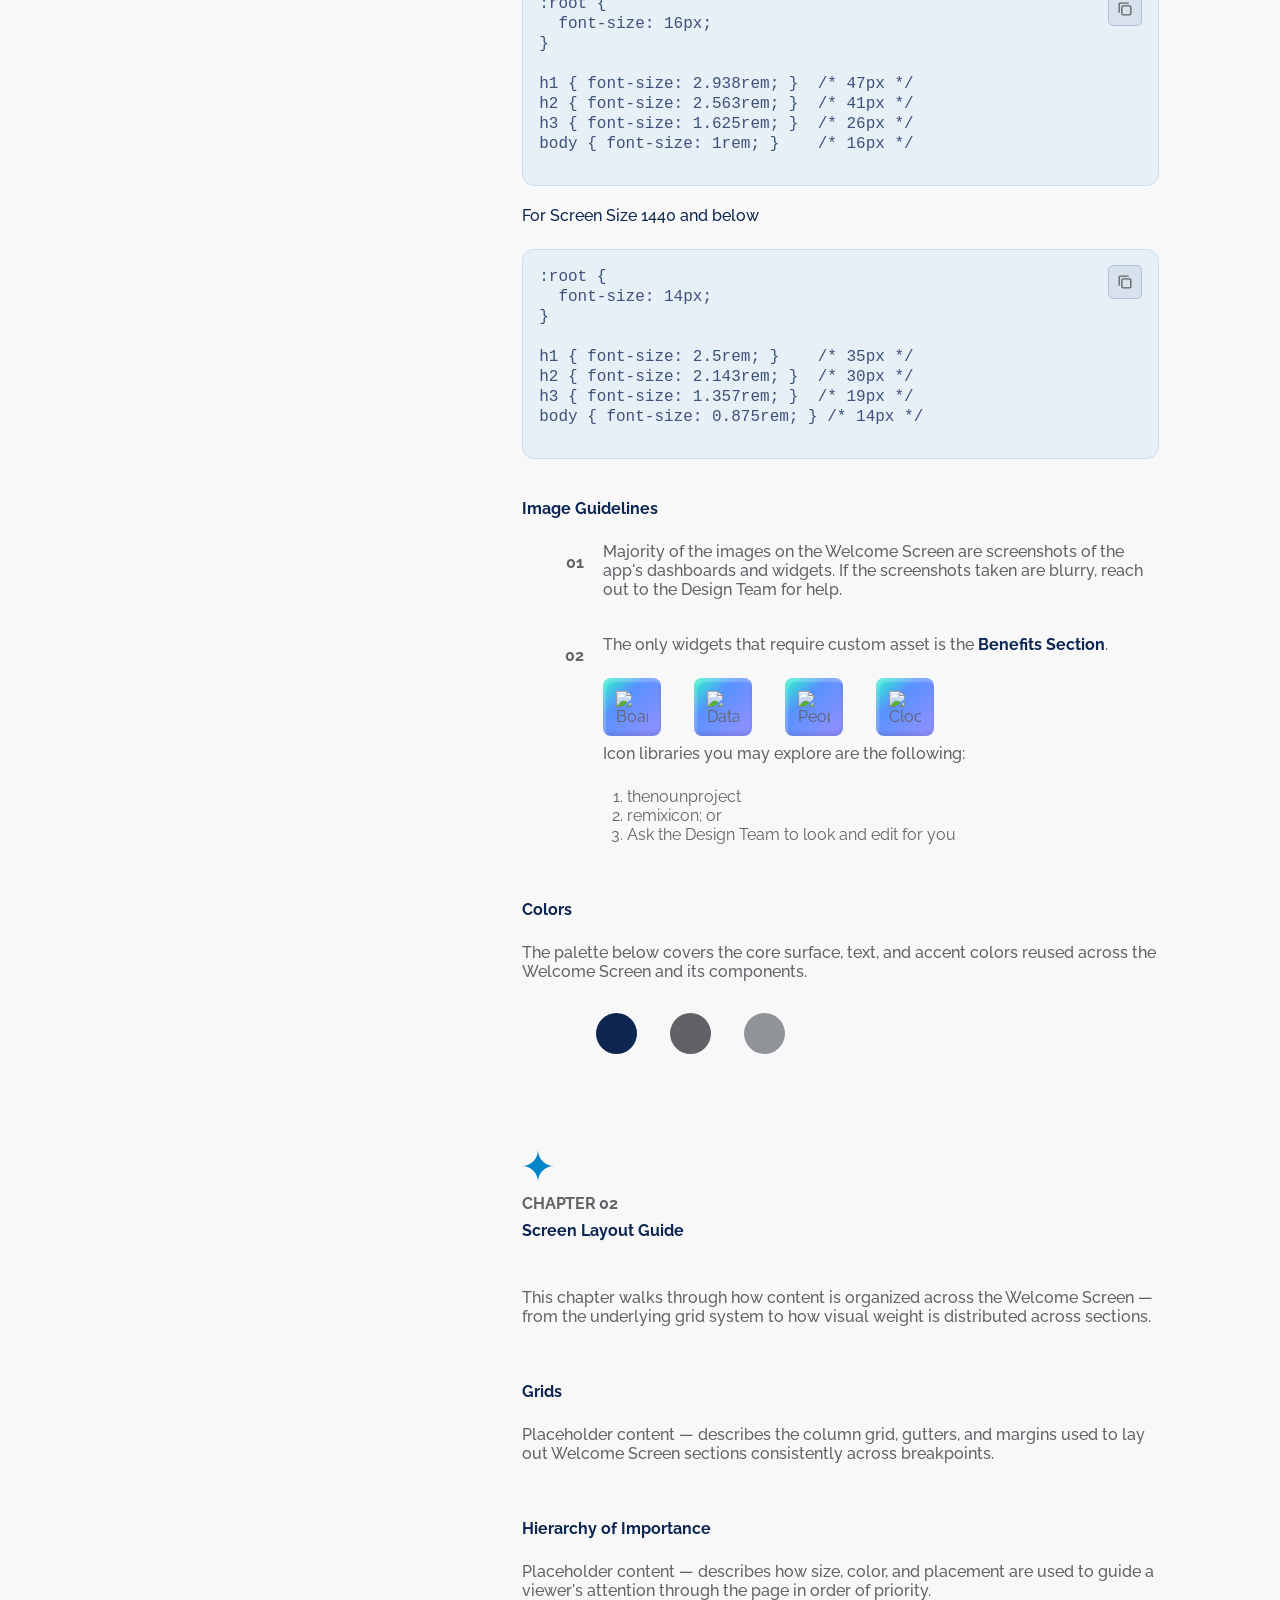
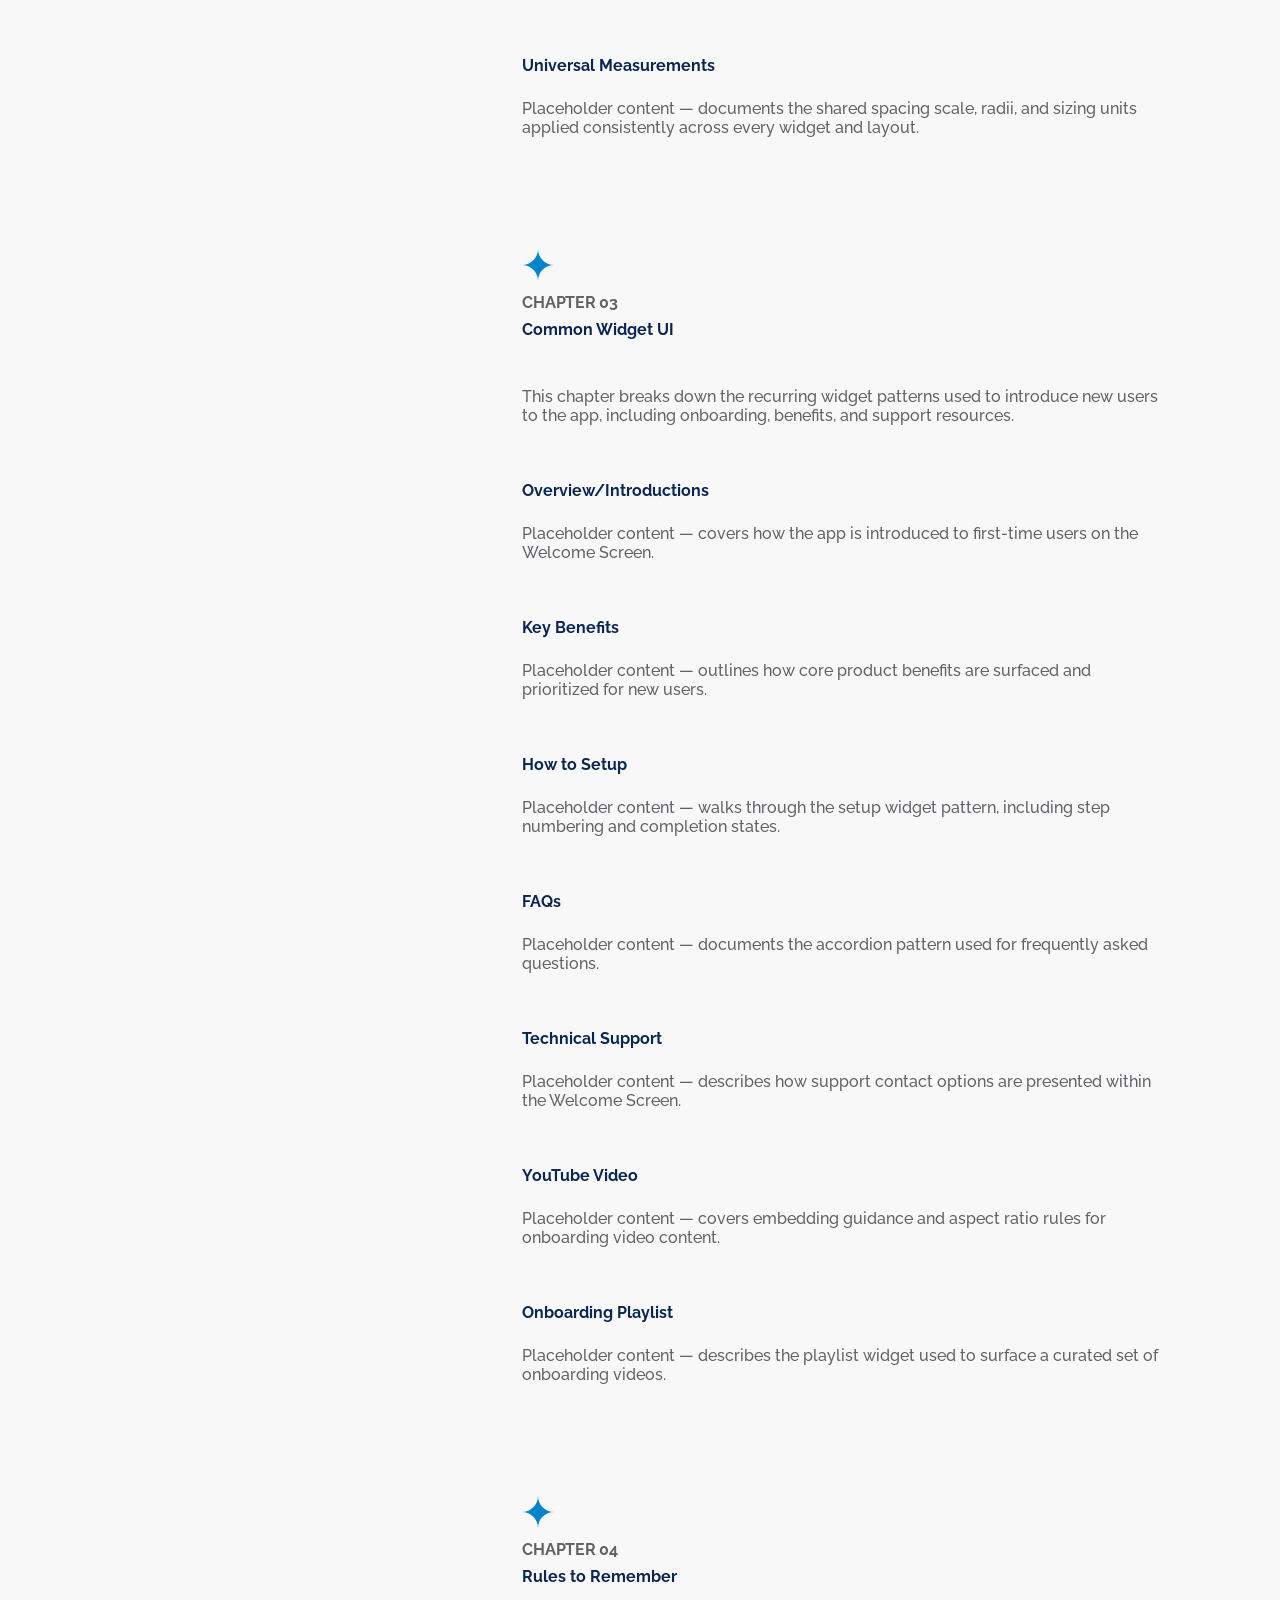
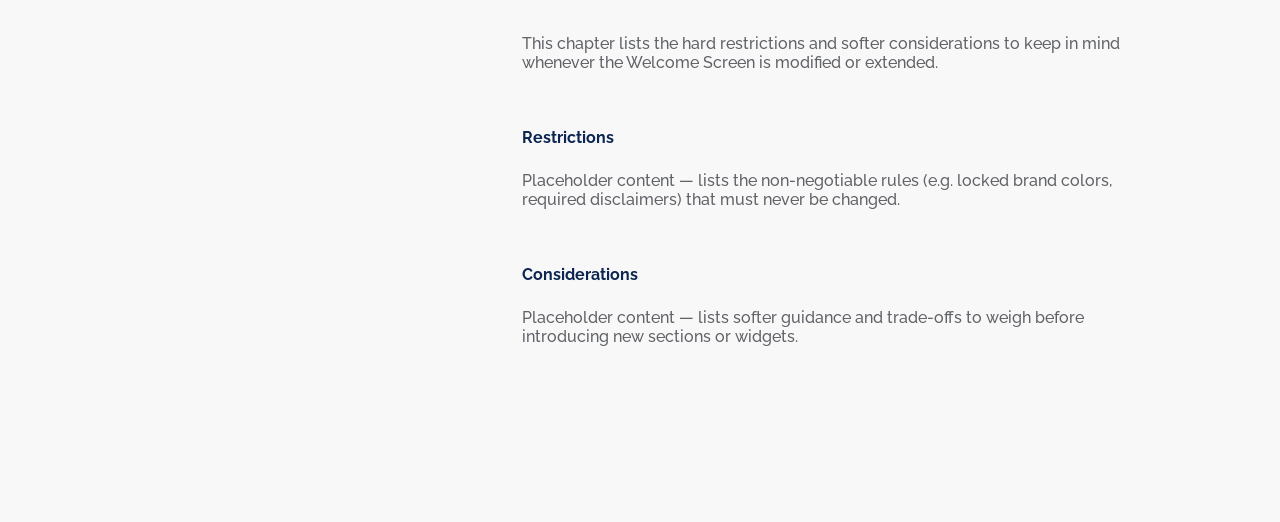
==== commit 602bcbb5: "added initial files of projects" ====
--- a/welcom-screen-guidelines/index.html
+++ b/welcom-screen-guidelines/index.html
@@ -33,21 +33,25 @@
         <!--Fonts START-->
         <link rel="preconnect" href="https://fonts.googleapis.com">
         <link rel="preconnect" href="https://fonts.gstatic.com" crossorigin>
-        <link href="https://fonts.googleapis.com/css2?family=Raleway:ital,wght@0,400;0,500;0,600;0,700;0,800;1,400&family=Dosis:wght@400;500;600;700&display=swap" rel="stylesheet">
+        <link href="https://fonts.googleapis.com/css2?family=Audiowide&family=Dosis:wght@200..800&family=Raleway:ital,wght@0,100..900;1,100..900&display=swap" rel="stylesheet">
         <!--Fonts END-->
     </head>
 
     <body>
         <!-- ===== Nav START ===== -->
-         <header class="site-header container">
+         <header class="site-header">
             <div class="header-bar">
                 <a href="/index.html" class="logo">
-                    <img src="/welcom-screen-guidelines/imgs/mspbots-logo.svg">
+                    <img src="imgs/mspbots-logo.svg">
                 </a>
                 <span class="version-tag">Version 1.3</span> 
             </div>
-        </header>
+        </header> 
         <!-- ===== Nav END ===== -->
+        
+        <!-- ===== Hero Banner START ===== -->
+        <section class="container"></section>
+        <!-- ===== Hero Banner END ===== -->
 
         <section class="hero-banner container">
             <div class="hero-decoration" aria-hidden="true"></div>
--- a/welcom-screen-guidelines/main.css
+++ b/welcom-screen-guidelines/main.css
@@ -7,7 +7,7 @@
         2.C. Spacing Tokens
     3. CSS Variables - Design Tokens
         2.A. Spacing Scale
-    4. Page Layout
+    4. Page Layout 
     5. Typography
     6. Responsive Settings
 ───────────────────────────────────────────────*/
@@ -29,8 +29,9 @@
     overflow-x:  hidden;
     overflow-x:  clip;
     font-family: 'Raleway', sans-serif;
-    background:  #f8f8f9;
-}
+}
+
+body {background-color: var(--page-bg);}
 
 img {
     display:  block;
@@ -53,10 +54,11 @@
     /*Mine*/
     --page-bg: #f8f8f9;
 
+    /*Brand*/
+    --mspbots-blue:#0c82ca;
+
     /*Generated*/
-    --color-bg-page:          #f8f8f9;
     --color-card-bg:          rgba(255, 255, 255, 0.4);
-    --color-msp-blue:         #0385ca;
     --color-dark-blue:        #0c2651;
     --color-text-secondary:   #606266;
     --color-text-tertiary:    #909398;
@@ -72,7 +74,8 @@
         /* ───────────────────────────────────────────────
     Primitive Tokens > Typography Token
     ───────────────────────────────────────────────*/
-    --font-main:     'Raleway', sans-serif;
+    --font-chapter:  'Audiowide', sans-serif;
+    --font-body:     'Raleway', sans-serif;
     --font-subtitle: 'Dosis', sans-serif;
     /*--font-mono:  for coding if ever I finally need it :)*/
 
@@ -86,15 +89,28 @@
     --text-3xl:  2.3rem;     /* 38px */
     --text-4xl:  3rem;       /* 48px */
 
+    --font-weight-light:    300;
+    --font-weight-regular:  400;
+    --font-weight-medium:   500;
+    --font-weight-semibold: 600;
+    --font-weight-bold:     700;
+
     /* ───────────────────────────────────────────────
     Primitive Tokens > Spacing Tokens
     ───────────────────────────────────────────────*/
-    --space-xxs: 0.375rem; /* 6px */
-    --space-xs:  0.5rem;   /* 8px */
-    --space-sm:  0.75rem;  /* 12px */
-    --space-md:  1rem;     /* 16px */
-    --space-lg:  1.25rem;  /* 20px */
-    --space-xl:  1.75rem;  /* 28px */
+    --space-0:  0px;
+    --space-1:  4px;
+    --space-2:  8px;
+    --space-3:  12px;
+    --space-4:  16px;
+    --space-5:  20px;
+    --space-6:  24px;
+    --space-7:  32px;
+    --space-8:  40px;
+    --space-9:  48px;
+    --space-10: 64px;
+    --space-11: 80px;
+    --space-12: 96px;
 
     /* ───────────────────────────────────────────────
     Primitive Tokens > Border Radius
@@ -115,9 +131,7 @@
 ───────────────────────────────────────────────*/
 .container {
     width:      100%;
-    max-width:  1440px;
-    margin:     0 auto;
-    padding:    0 130px;
+    padding: 80px 4%;
 }
 
 .page-layout {
--- a/welcom-screen-guidelines/guidelines.css
+++ b/welcom-screen-guidelines/guidelines.css
@@ -16,9 +16,9 @@
 1. Site Header
 ───────────────────────────────────────────────*/
 .site-header {
-    position:    relative;
-    z-index:     2;
-    padding-top: 20px;
+    position: relative;
+    z-index:  2;
+    padding:  20px 6%;
 }
 
 .header-bar {
@@ -28,15 +28,15 @@
 }
 
 .logo img {
-    height: 50px;
+    height: 48px;
     width:  auto;
 }
 
 .version-tag {
-    font-family: var(--font-main);
-    font-weight: 600;
-    font-size:   var(--fs-body);
-    color:       var(--color-msp-blue);
+    font-family: var(--font-body);
+    font-weight: var(--font-weight-semibold);
+    font-size:   var(--text-base);
+    color:       var(--mspbots-blue);
 }
 
 /* ───────────────────────────────────────────────
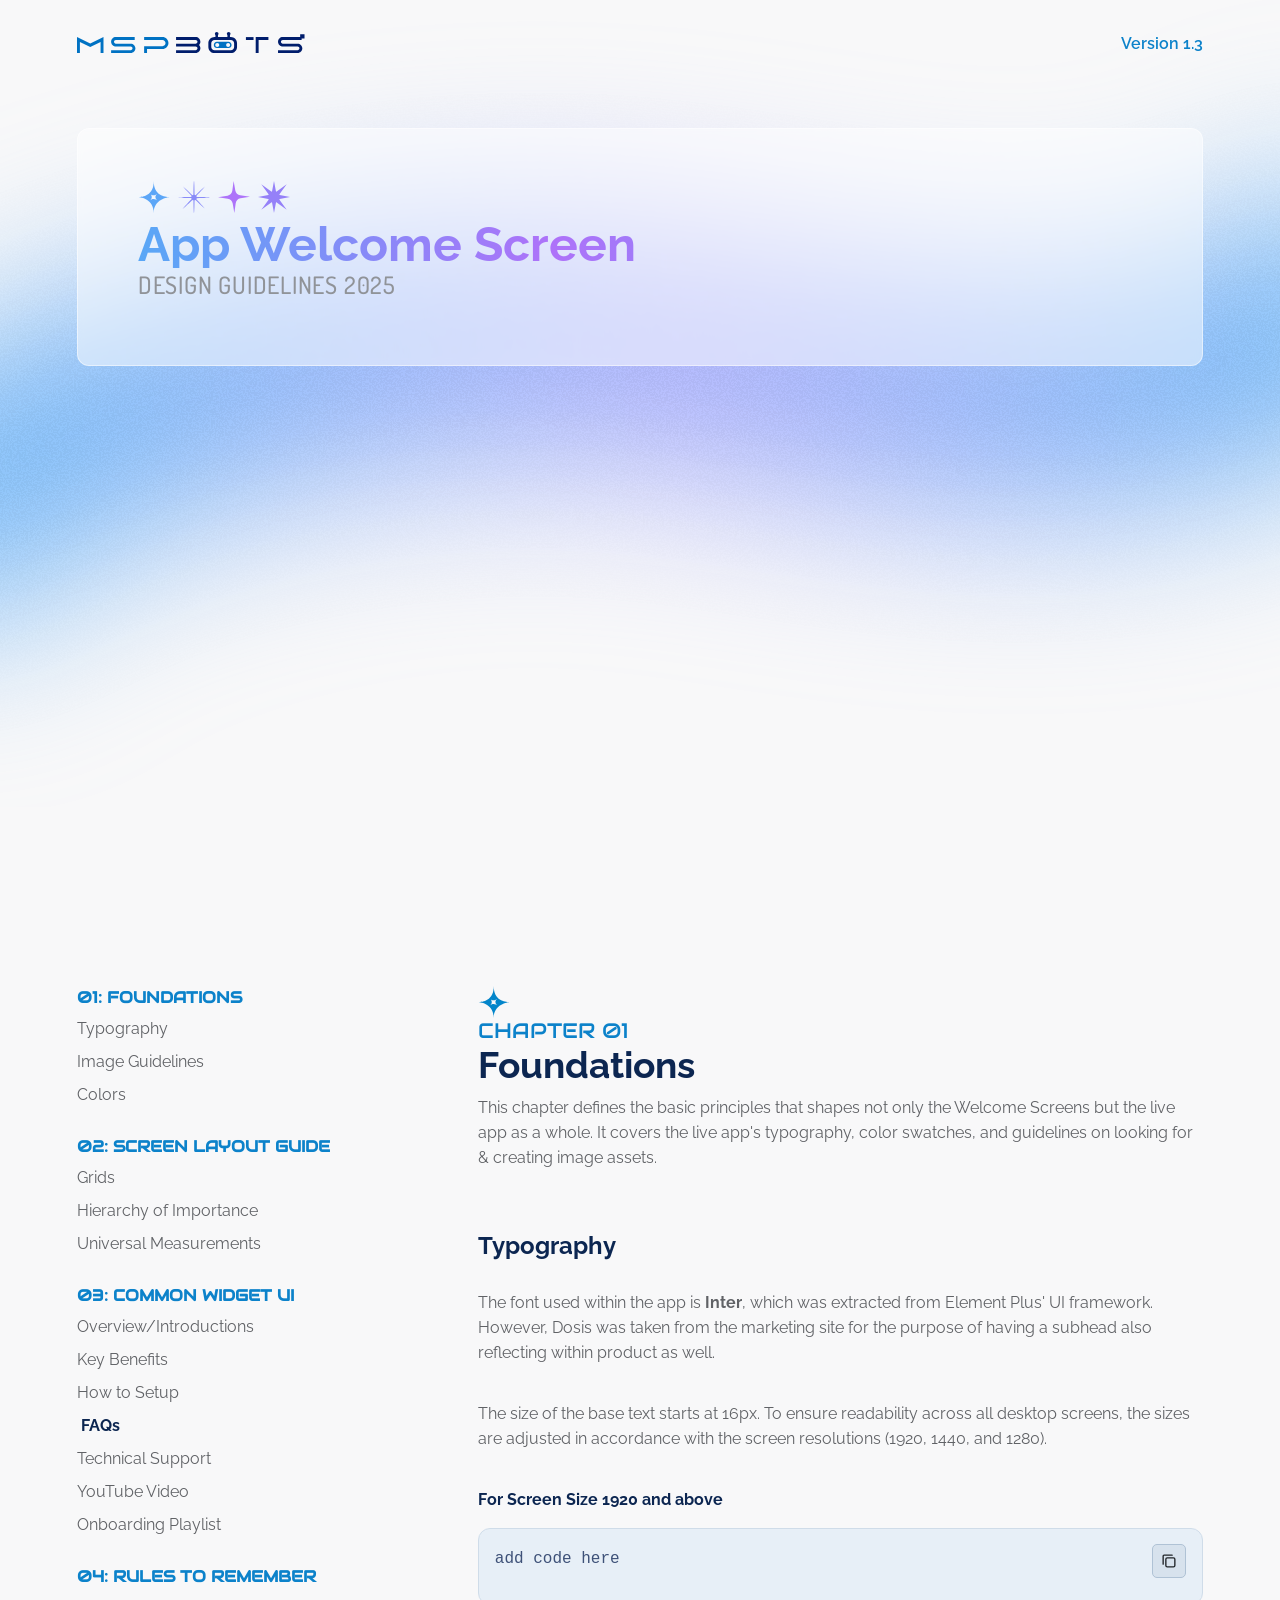
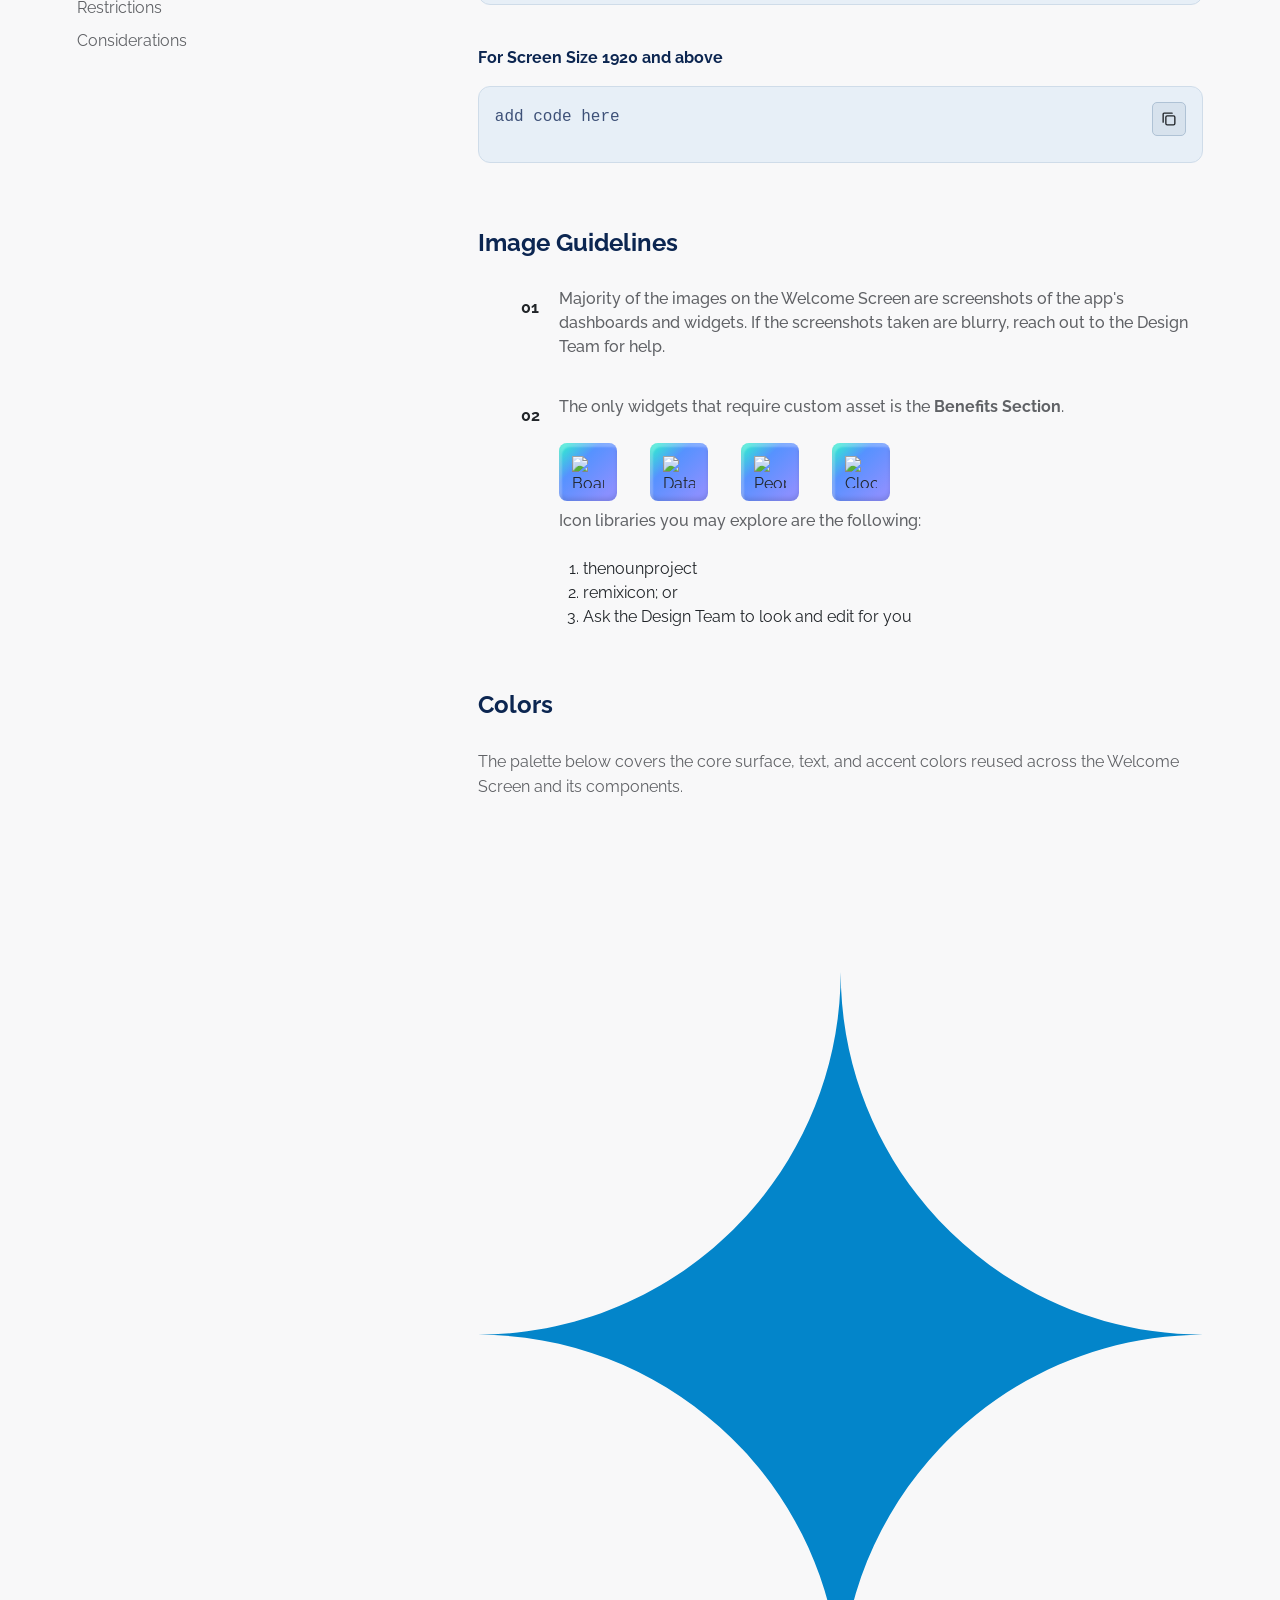
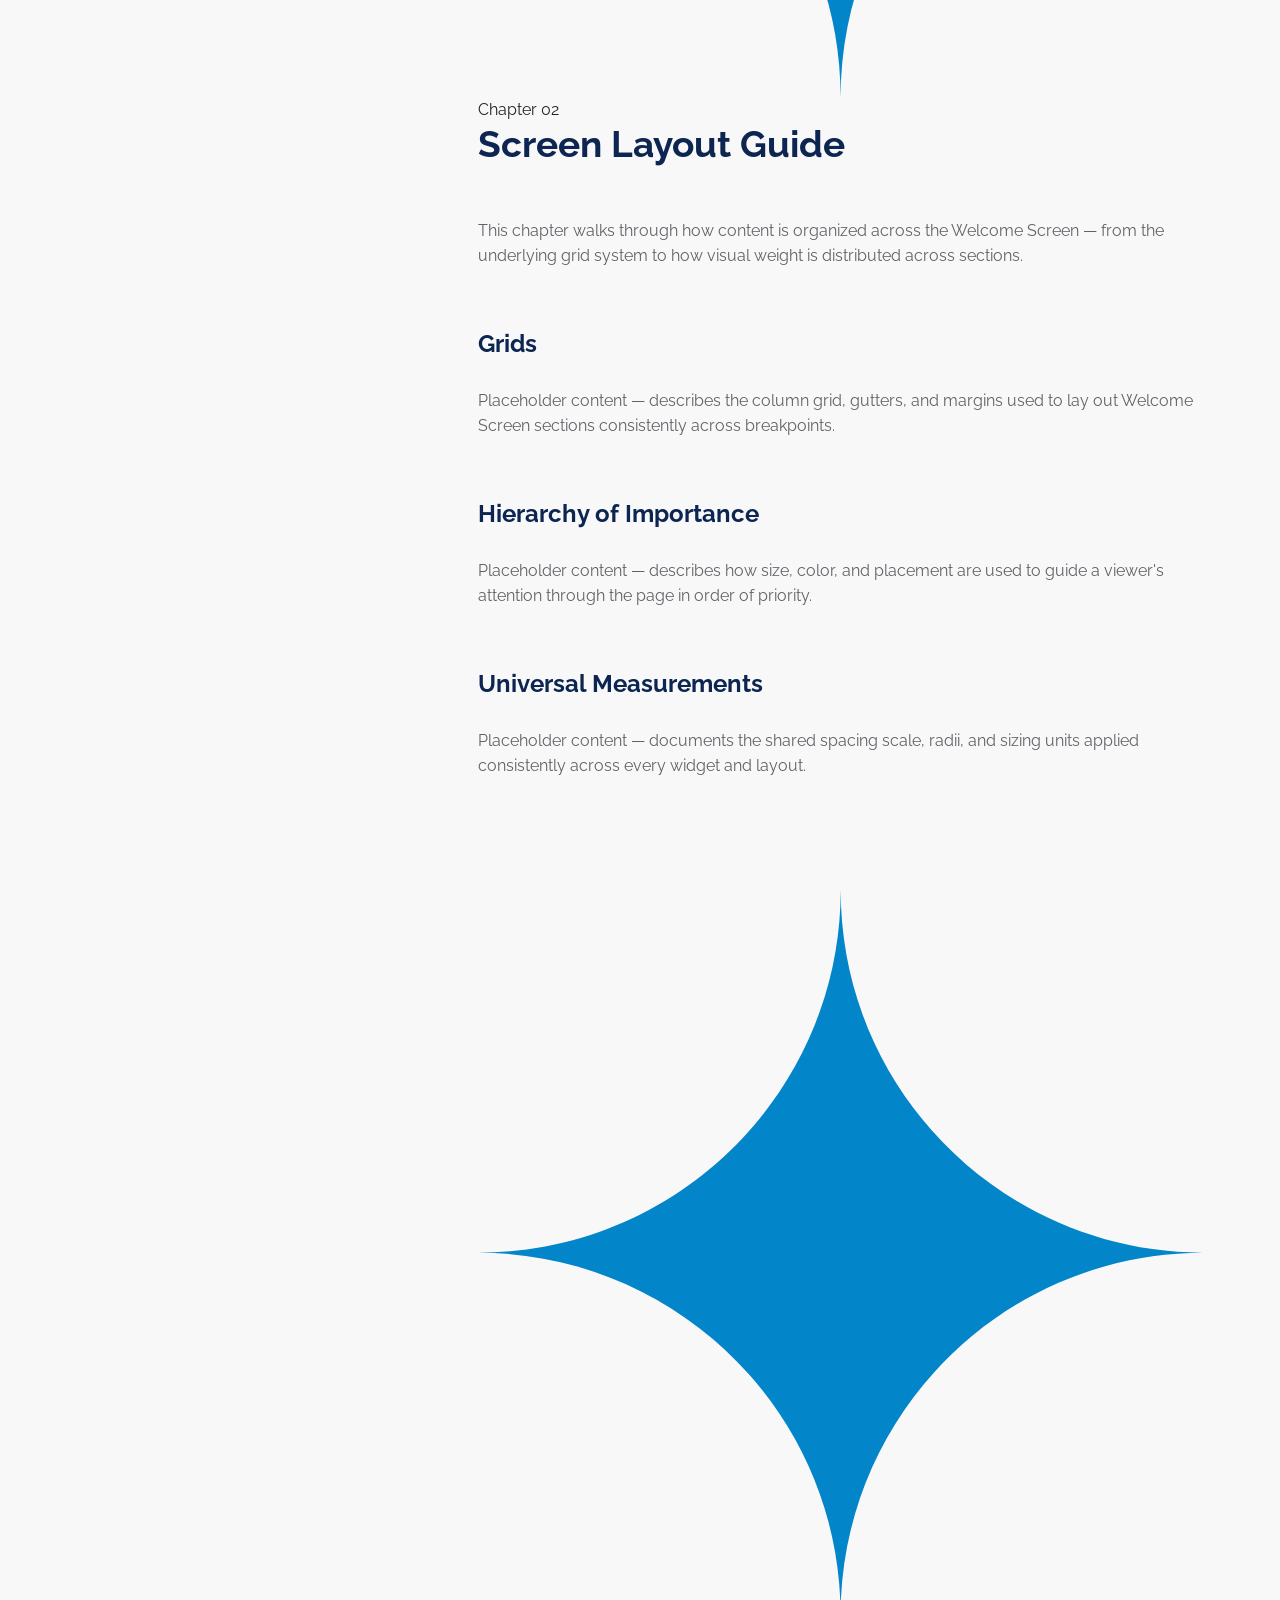
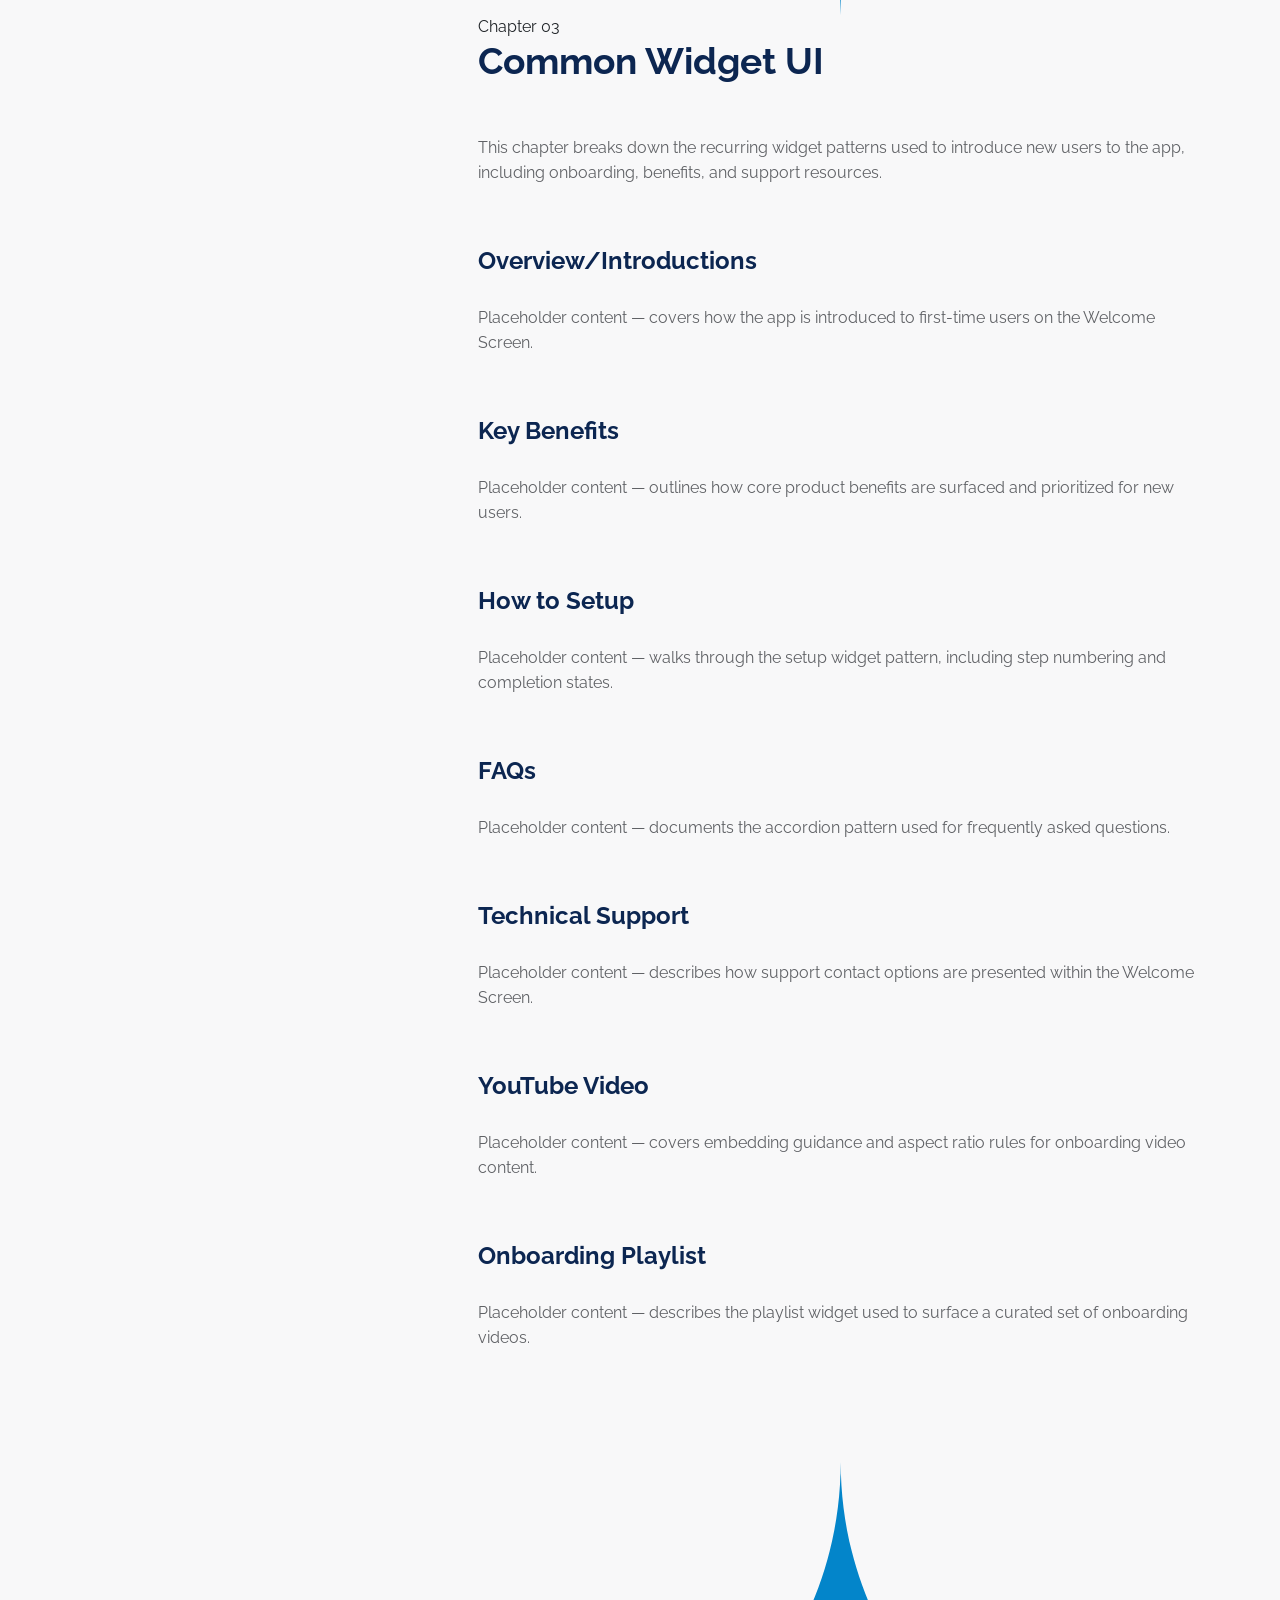
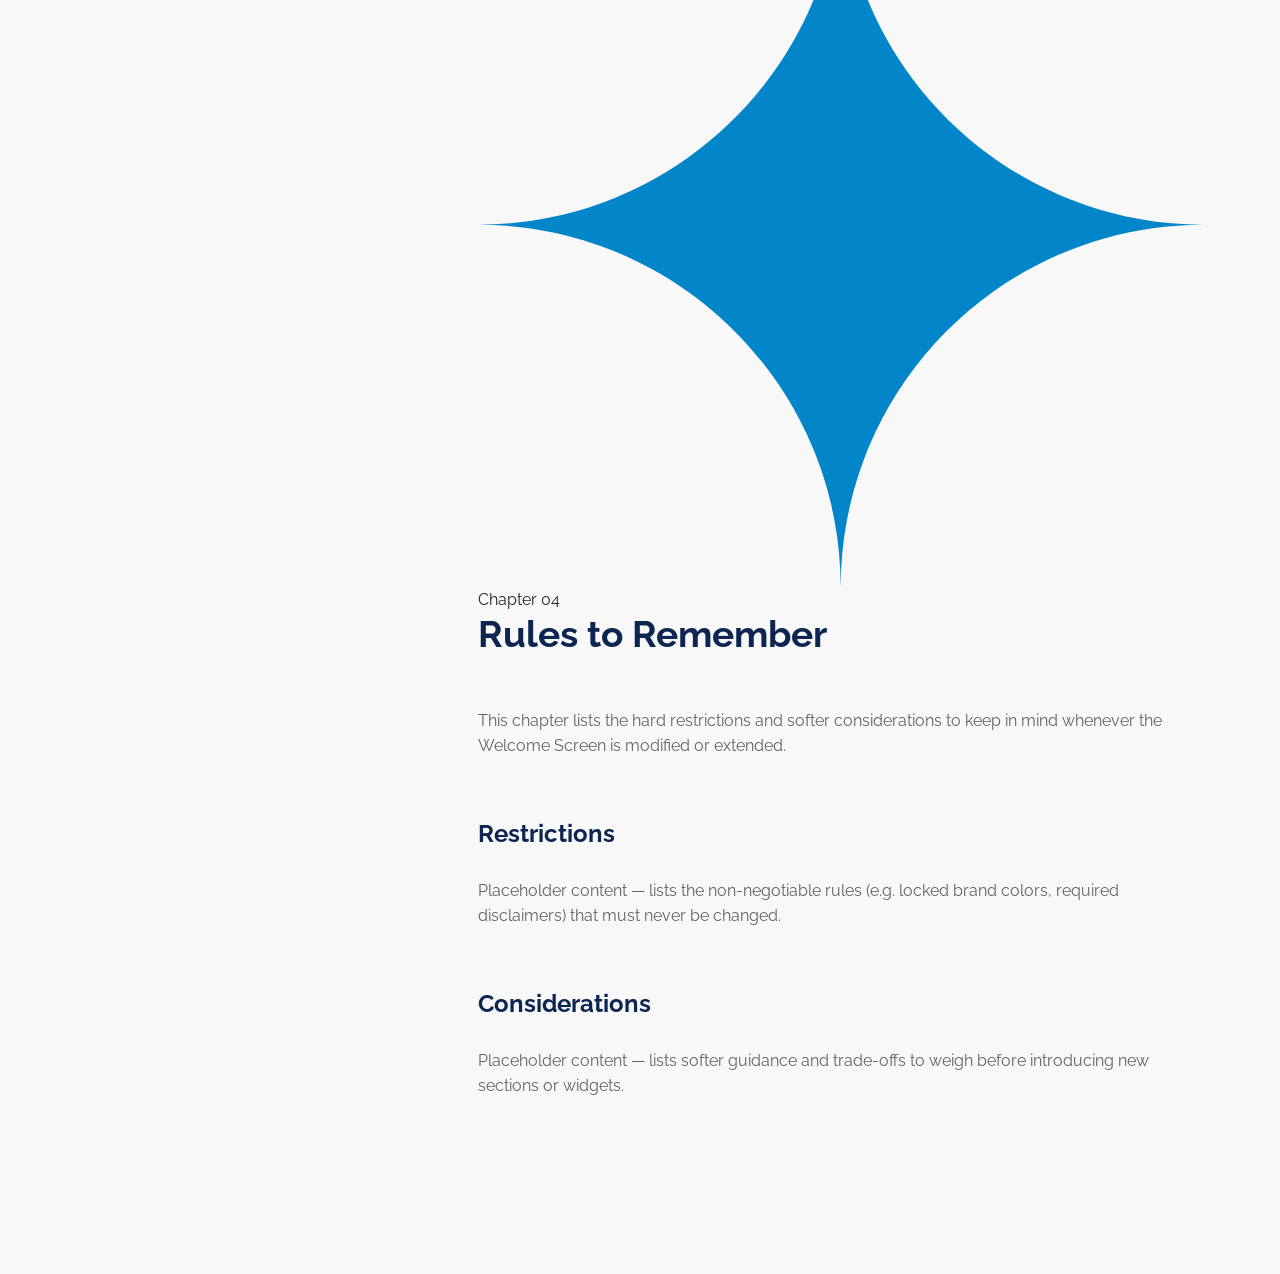
==== commit 0bc5639a: "updated welcome screen guidelines demo" ====
--- a/welcom-screen-guidelines/index.html
+++ b/welcom-screen-guidelines/index.html
@@ -33,7 +33,7 @@
         <!--Fonts START-->
         <link rel="preconnect" href="https://fonts.googleapis.com">
         <link rel="preconnect" href="https://fonts.gstatic.com" crossorigin>
-        <link href="https://fonts.googleapis.com/css2?family=Audiowide&family=Dosis:wght@200..800&family=Raleway:ital,wght@0,100..900;1,100..900&display=swap" rel="stylesheet">
+        <link href="https://fonts.googleapis.com/css2?family=Audiowide&family=Dosis:wght@200..800&family=Raleway:ital,wght@0,100..900;1,100..900&family=Space+Mono:ital,wght@0,400;0,700;1,400;1,700&display=swap" rel="stylesheet">
         <!--Fonts END-->
     </head>
 
@@ -50,38 +50,24 @@
         <!-- ===== Nav END ===== -->
         
         <!-- ===== Hero Banner START ===== -->
-        <section class="container"></section>
-        <!-- ===== Hero Banner END ===== -->
-
-        <section class="hero-banner container">
-            <div class="hero-decoration" aria-hidden="true"></div>
-
+        <img class="hero-bg" src="imgs/img-bg.svg">
+        <section class="container">
             <div class="hero-card">
-                <div class="sparkle-row" aria-hidden="true">
-                    <svg width="32" height="32" viewBox="0 0 32 32" fill="none" xmlns="http://www.w3.org/2000/svg"><path d="M16 0C16 8.837 23.163 16 32 16C23.163 16 16 23.163 16 32C16 23.163 8.837 16 0 16C8.837 16 16 8.837 16 0Z" fill="#59A7F6"/></svg>
-                    <svg width="22" height="22" viewBox="0 0 32 32" fill="none" xmlns="http://www.w3.org/2000/svg"><path d="M16 0C16 8.837 23.163 16 32 16C23.163 16 16 23.163 16 32C16 23.163 8.837 16 0 16C8.837 16 16 8.837 16 0Z" fill="#8FBFF8"/></svg>
-                    <svg width="22" height="22" viewBox="0 0 32 32" fill="none" xmlns="http://www.w3.org/2000/svg"><path d="M16 0C16 8.837 23.163 16 32 16C23.163 16 16 23.163 16 32C16 23.163 8.837 16 0 16C8.837 16 16 8.837 16 0Z" fill="#AE72F9"/></svg>
-                    <svg width="16" height="16" viewBox="0 0 32 32" fill="none" xmlns="http://www.w3.org/2000/svg"><path d="M16 0C16 8.837 23.163 16 32 16C23.163 16 16 23.163 16 32C16 23.163 8.837 16 0 16C8.837 16 16 8.837 16 0Z" fill="#C9A6FB"/></svg>
+                <div class="hero-banner-stars">
+                    <img src="imgs/star-1.svg">
+                    <img src="imgs/star-2.svg">
+                    <img src="imgs/star-3.svg">
+                    <img src="imgs/star-4.svg">
                 </div>
                 <h1 class="hero-title">App Welcome Screen</h1>
                 <p class="hero-subtitle">Design Guidelines 2025</p>
             </div>
-
-            <div class="hero-cards-row">
-                <div class="hero-card-placeholder">
-                    <img src="https://placehold.co/483x262/e7eff7/3e5178?text=Dashboard+Preview" alt="Placeholder dashboard preview 1" loading="lazy">
-                </div>
-                <div class="hero-card-placeholder">
-                    <img src="https://placehold.co/483x262/e7eff7/3e5178?text=Widget+Preview" alt="Placeholder dashboard preview 2" loading="lazy">
-                </div>
-                <div class="hero-card-placeholder">
-                    <img src="https://placehold.co/483x262/e7eff7/3e5178?text=Report+Preview" alt="Placeholder dashboard preview 3" loading="lazy">
-                </div>
-                <div class="hero-card-placeholder">
-                    <img src="https://placehold.co/483x262/e7eff7/3e5178?text=Onboarding+Preview" alt="Placeholder dashboard preview 4" loading="lazy">
-                </div>
-            </div>
         </section>
+        <!-- ===== Hero Banner END ===== -->
+
+        <!-- ===== Screen Slide START ===== -->
+        <div style="height: 500px;"></div>
+        <!-- ===== Screen Slide END ===== -->
 
         <main class="page-layout container">
 
@@ -128,52 +114,37 @@
                 <!-- Chapter 01: Foundations -->
                 <section class="chapter" id="chapter-01">
                     <div class="chapter-header">
-                        <svg class="chapter-icon" viewBox="0 0 32 32" fill="none" xmlns="http://www.w3.org/2000/svg"><path d="M16 0C16 8.837 23.163 16 32 16C23.163 16 16 23.163 16 32C16 23.163 8.837 16 0 16C8.837 16 16 8.837 16 0Z" fill="#0385CA"/></svg>
-                        <span class="chapter-eyebrow">Chapter 01</span>
-                        <h2 class="chapter-title">Foundations</h2>
-                    </div>
-
-                    <p class="chapter-intro">This chapter defines the basic principles that shapes not only the Welcome Screens but the live app as a whole. It covers the live app's typography, color swatches, and guidelines on looking for &amp; creating image assets.</p>
+                        <img class="sec-star" src="imgs/ch-1-star.svg">
+                        <p class="sec-subtitle">Chapter 01</p>
+                        <h2>Foundations</h2>
+                        <p>This chapter defines the basic principles that shapes not only the Welcome Screens but the live app as a whole. It covers the live app's typography, color swatches, and guidelines on looking for &amp; creating image assets.</p>
+                    </div>
 
                     <div class="text-block" id="typography">
-                        <h3 class="text-block-title">Typography</h3>
+                        <h5 class="text-block-title">Typography</h5>
                         <p>The font used within the app is <strong>Inter</strong>, which was extracted from Element Plus' UI framework. However, Dosis was taken from the marketing site for the purpose of having a subhead also reflecting within product as well.</p>
                         <p>The size of the base text starts at 16px. To ensure readability across all desktop screens, the sizes are adjusted in accordance with the screen resolutions (1920, 1440, and 1280).</p>
 
-                        <div class="code-block-group">
-                            <div class="code-block">
-                                <p class="code-block-label">For Screen Size 1920 and above</p>
-                                <div class="copy-paste-code">
-                                    <pre><code>:root {
-  font-size: 16px;
-}
-
-h1 { font-size: 2.938rem; }  /* 47px */
-h2 { font-size: 2.563rem; }  /* 41px */
-h3 { font-size: 1.625rem; }  /* 26px */
-body { font-size: 1rem; }    /* 16px */</code></pre>
-                                    <button class="clipboard-btn" type="button" aria-label="Copy code">
-                                        <svg viewBox="0 0 20 20" fill="none" xmlns="http://www.w3.org/2000/svg"><rect x="6.5" y="6.5" width="10" height="10" rx="1.5" stroke="currentColor" stroke-width="1.5"/><path d="M3.5 13.5V4.5C3.5 3.94772 3.94772 3.5 4.5 3.5H13.5" stroke="currentColor" stroke-width="1.5" stroke-linecap="round"/></svg>
-                                    </button>
-                                </div>
-                            </div>
-                            <div class="code-block">
-                                <p class="code-block-label">For Screen Size 1440 and below</p>
-                                <div class="copy-paste-code">
-                                    <pre><code>:root {
-  font-size: 14px;
-}
-
-h1 { font-size: 2.5rem; }    /* 35px */
-h2 { font-size: 2.143rem; }  /* 30px */
-h3 { font-size: 1.357rem; }  /* 19px */
-body { font-size: 0.875rem; } /* 14px */</code></pre>
-                                    <button class="clipboard-btn" type="button" aria-label="Copy code">
-                                        <svg viewBox="0 0 20 20" fill="none" xmlns="http://www.w3.org/2000/svg"><rect x="6.5" y="6.5" width="10" height="10" rx="1.5" stroke="currentColor" stroke-width="1.5"/><path d="M3.5 13.5V4.5C3.5 3.94772 3.94772 3.5 4.5 3.5H13.5" stroke="currentColor" stroke-width="1.5" stroke-linecap="round"/></svg>
-                                    </button>
-                                </div>
+                        <div class="code-block">
+                            <p class="code-label">For Screen Size 1920 and above</p>
+                            <div class="copy-paste-code">
+                                <pre><code>add code here</code></pre>
+                                <button class="clipboard-btn" type="button" aria-label="Copy code">
+                                    <svg viewBox="0 0 20 20" fill="none" xmlns="http://www.w3.org/2000/svg"><rect x="6.5" y="6.5" width="10" height="10" rx="1.5" stroke="currentColor" stroke-width="1.5"/><path d="M3.5 13.5V4.5C3.5 3.94772 3.94772 3.5 4.5 3.5H13.5" stroke="currentColor" stroke-width="1.5" stroke-linecap="round"/></svg>
+                                </button>
                             </div>
                         </div>
+
+                        <div class="code-block">
+                            <p class="code-label">For Screen Size 1920 and above</p>
+                            <div class="copy-paste-code">
+                                <pre><code>add code here</code></pre>
+                                <button class="clipboard-btn" type="button" aria-label="Copy code">
+                                    <svg viewBox="0 0 20 20" fill="none" xmlns="http://www.w3.org/2000/svg"><rect x="6.5" y="6.5" width="10" height="10" rx="1.5" stroke="currentColor" stroke-width="1.5"/><path d="M3.5 13.5V4.5C3.5 3.94772 3.94772 3.5 4.5 3.5H13.5" stroke="currentColor" stroke-width="1.5" stroke-linecap="round"/></svg>
+                                </button>
+                            </div>
+                        </div>
+
                     </div>
 
                     <div class="text-block" id="image-guidelines">
--- a/welcom-screen-guidelines/main.css
+++ b/welcom-screen-guidelines/main.css
@@ -52,23 +52,26 @@
     Primitive Tokens > Color Palettes
     ───────────────────────────────────────────────*/
     /*Mine*/
-    --page-bg: #f8f8f9;
+    --page-bg:      #f8f8f9;
+    --color-card-bg:rgba(255, 255, 255, 0.5);
+    --code-bg:          #e7eff7;
+    --code-border-subtle:    #cfdce9;
+
+    --gradient-title: linear-gradient(90deg, #59a7f6 0%, #ae72f9 41.397%, #59a7f6 100%);
 
     /*Brand*/
     --mspbots-blue:#0c82ca;
 
+    /*Text*/
+    --dark-blue:     #0c2651;
+    --text-body:     #606266;
+    --text-tertiary: #909398;
+    --text-code:     #3e5178;
+
     /*Generated*/
-    --color-card-bg:          rgba(255, 255, 255, 0.4);
-    --color-dark-blue:        #0c2651;
-    --color-text-secondary:   #606266;
-    --color-text-tertiary:    #909398;
-    --color-border-subtle:    #cfdce9;
-    --color-code-bg:          #e7eff7;
-    --color-code-text:        #3e5178;
     --color-clipboard-bg:     #d7e2ed;
     --color-clipboard-border: #afc2d5;
 
-    --gradient-title:     linear-gradient(90deg, #59a7f6 0%, #ae72f9 41.397%, #59a7f6 100%);
     --gradient-icon-chip: linear-gradient(135.76deg, #00e0c9 6.8283%, #2c77ff 35.395%, #6d74ff 85.827%);
 
         /* ───────────────────────────────────────────────
@@ -77,6 +80,7 @@
     --font-chapter:  'Audiowide', sans-serif;
     --font-body:     'Raleway', sans-serif;
     --font-subtitle: 'Dosis', sans-serif;
+    --font-code:     'Space Mono', monospace;
     /*--font-mono:  for coding if ever I finally need it :)*/
 
     --text-xs:   0.75rem;    /* 12px */
@@ -130,8 +134,9 @@
 Page Layout
 ───────────────────────────────────────────────*/
 .container {
-    width:      100%;
-    padding: 80px 4%;
+    max-width: none;
+    margin:    0;
+    padding:   40px 6%;
 }
 
 .page-layout {
@@ -146,14 +151,105 @@
 /* ───────────────────────────────────────────────
 Typography
 ───────────────────────────────────────────────*/
-body {
-    color:       var(--color-text-secondary);
-    font-size:   var(--fs-body);
-    line-height: var(--lh-body);
+.hero-title {
+    font-family:             var(--font-body);
+    font-weight:             var(--font-weight-bold);
+    font-size:               var(--text-4xl);
+    line-height:             47px;
+    background:              var(--gradient-title);
+    -webkit-background-clip: text;
+    background-clip:         text;
+    color:                   transparent;
+    margin-bottom:           4px;
+}
+
+.hero-subtitle {
+    font-family:    var(--font-subtitle);
+    font-weight:    var(--font-weight-medium);
+    font-size:      var(--text-xl);
+    letter-spacing: 0.78px;
+    text-transform: uppercase;
+    color:          var(--text-tertiary);
+}
+
+.toc-chapter-title {
+    font-family:    var(--font-chapter);
+    font-weight:    var(--font-weight-bold);
+    font-size:      var(--text-base);
+    text-transform: uppercase;
+    color:          var(--mspbots-blue);
+}
+
+.toc-links {
+    display:        flex;
+    flex-direction: column;
+    gap:            8px;
+
+    font-family: var(--font-body);
+    font-weight: var(--font-weight-regular);
+    font-size:   var(--text-base);
+    line-height: 25px;
+    color:       var(--text-body);
+    transition:  color 0.15s ease, padding-left 0.15s ease;
+}
+
+.toc-link:hover {
+    color: var(--mspbots-blue);
+}
+
+.toc-link.is-active {
+    color:        var(--dark-blue);
+    font-weight:  var(--font-weight-bold);
+    padding-left: 4px;
+}
+
+.sec-subtitle {
+    font-family: var(--font-chapter);
+    font-size: var(--text-lg);
+    color: var(--mspbots-blue);
+    text-transform: uppercase;
+    margin-bottom: 0px;
+}
+
+.text-block-title {
+    font-family: var(--font-body);
+    font-weight: var(--font-weight-bold);
+    font-size:   var(--text-xl);
+    line-height: 32px;
+    color:       var(--dark-blue);
+}
+
+.code-label {
+    font-weight: var(--font-weight-bold);
+    color:       var(--dark-blue);
+}
+
+.copy-paste-code pre {
+    font-family:   var(--font-code);
+    font-weight:   var(--font-weight-regular);
+    font-size:     var(--text-base);
+    line-height:   25px;
+    color:         var(--text-code);
+    white-space:   pre-wrap;
+    word-break:    break-word;
+    text-align: left;
 }
 
 h1, h2, h3, h4 {
-    color: var(--color-dark-blue);
+    color: var(--dark-blue);
+}
+
+h2 {
+    font-size: var(--text-3xl);
+    font-family: var(--font-body);
+    font-weight: var(--font-weight-bold);
+}
+
+p {
+    color:       var(--text-body);
+    font-size:   var(--text-base);
+    font-weight: var(--font-weight-regular);
+    line-height: 25px;
 }
 
 /* ───────────────────────────────────────────────
@@ -166,10 +262,6 @@
 
 /*Tablet LG START*/ /*lg*/
 @media screen and (max-width: 992px) {
-    .container {
-        padding: 0 48px;
-    }
-
     .page-layout {
         grid-template-columns: 1fr;
         gap:                   48px;
@@ -179,30 +271,8 @@
 
 /*Tablet*/ /*md*/
 @media screen and (max-width: 768px) {
-    .container {
-        padding: 0 32px;
-    }
-
-    :root {
-        --fs-h1: 2.25rem; /* 36px */
-        --lh-h1: 2.75rem; /* 44px */
-        --fs-h2: 2rem;    /* 32px */
-        --lh-h2: 2.5rem;  /* 40px */
-    }
 }
 
 /*Mobile*/ /*sm*/
 @media screen and (max-width: 567px) {
-    .container {
-        padding: 0 20px;
-    }
-
-    :root {
-        --fs-h1: 1.75rem;  /* 28px */
-        --lh-h1: 2.25rem;  /* 36px */
-        --fs-h2: 1.625rem; /* 26px */
-        --lh-h2: 2rem;     /* 32px */
-        --fs-h3: 1.375rem; /* 22px */
-        --lh-h3: 1.75rem;  /* 28px */
-    }
-}
+}
--- a/welcom-screen-guidelines/guidelines.css
+++ b/welcom-screen-guidelines/guidelines.css
@@ -44,30 +44,25 @@
 ───────────────────────────────────────────────*/
 .hero-banner {
     position:   relative;
-    margin-top: 32px;
     isolation:  isolate;
 }
 
-.hero-decoration {
-    position:  absolute;
-    left:      50%;
-    top:       120px;
-    transform: translateX(-50%) rotate(-8deg);
-    width:     150%;
-    height:    420px;
-    background: radial-gradient(ellipse 60% 100% at 30% 40%, rgba(89, 167, 246, 0.55), transparent 70%),
-                radial-gradient(ellipse 50% 90% at 65% 60%, rgba(174, 114, 249, 0.45), transparent 70%),
-                radial-gradient(ellipse 70% 100% at 50% 100%, rgba(89, 167, 246, 0.4), transparent 70%);
-    filter:    blur(60px);
-    z-index:   -1;
-    pointer-events: none;
-}
+.hero-bg {position: absolute; width: 100%; z-index: 0; top: 0;}
 
 .hero-card {
     background:      var(--color-card-bg);
     border-radius:   var(--radius-sm);
+    border:          1px solid rgba(255, 255, 255, 0.5);
     padding:         52px 60px;
-    backdrop-filter: blur(6px);
+    backdrop-filter: blur(3px);
+    z-index:         1;
+}
+
+.hero-banner-stars {
+    display: flex;
+    justify-content: start;
+    gap: var(--space-2);
+    margin-bottom: var(--space-2);
 }
 
 .sparkle-row {
@@ -81,48 +76,6 @@
     display: block;
 }
 
-.hero-title {
-    font-family:  var(--font-main);
-    font-weight:  700;
-    font-size:    var(--fs-h1);
-    line-height:  var(--lh-h1);
-    background:   var(--gradient-title);
-    -webkit-background-clip: text;
-    background-clip: text;
-    color:        transparent;
-    margin-bottom: 4px;
-}
-
-.hero-subtitle {
-    font-family:    var(--font-subtitle);
-    font-weight:    600;
-    font-size:      var(--fs-subtitle);
-    letter-spacing: 0.78px;
-    text-transform: uppercase;
-    color:          var(--color-text-tertiary);
-}
-
-.hero-cards-row {
-    display: flex;
-    gap:     34px;
-    margin:  48px -80px 0;
-    padding: 0 80px;
-}
-
-.hero-card-placeholder {
-    flex:          1 1 0;
-    height:        262px;
-    border-radius: var(--radius-md);
-    overflow:      hidden;
-    background:    var(--color-card-bg);
-}
-
-.hero-card-placeholder img {
-    width:      100%;
-    height:     100%;
-    object-fit: cover;
-}
-
 /* ───────────────────────────────────────────────
 3. Page Layout Wrapper
 ───────────────────────────────────────────────*/
@@ -153,85 +106,26 @@
     gap:            6px;
 }
 
-.toc-chapter-title {
-    font-family:    var(--font-main);
-    font-weight:    700;
-    font-size:      var(--fs-label);
-    letter-spacing: -0.17px;
-    text-transform: uppercase;
-    color:          var(--color-msp-blue);
-}
-
-.toc-links {
-    display:        flex;
-    flex-direction: column;
-    gap:            8px;
-}
-
-.toc-link {
-    font-family: var(--font-main);
-    font-weight: 500;
-    font-size:   var(--fs-body);
-    line-height: var(--lh-body);
-    color:       var(--color-text-secondary);
-    transition:  color 0.15s ease, padding-left 0.15s ease;
-}
-
-.toc-link:hover {
-    color: var(--color-msp-blue);
-}
-
-.toc-link.is-active {
-    color:        var(--color-msp-blue);
-    font-weight:  700;
-    padding-left: 4px;
-}
-
 /* ───────────────────────────────────────────────
 5. Chapter Header
 ───────────────────────────────────────────────*/
 .chapter {
     display:           flex;
     flex-direction:    column;
-    gap:               40px;
+    gap:               44px;
     scroll-margin-top: 32px;
 }
 
 .chapter-header {
     display:        flex;
     flex-direction: column;
-    gap:            8px;
-}
-
-.chapter-icon {
-    width:         32px;
-    height:        32px;
-    margin-bottom: 4px;
-}
-
-.chapter-eyebrow {
-    font-family:    var(--font-main);
-    font-weight:    700;
-    font-size:      var(--fs-eyebrow);
-    letter-spacing: -0.22px;
-    text-transform: uppercase;
-    color:          var(--color-msp-blue);
-}
-
-.chapter-title {
-    font-family: var(--font-main);
-    font-weight: 700;
-    font-size:   var(--fs-h2);
-    line-height: var(--lh-h2);
-    color:       var(--color-dark-blue);
-}
-
-.chapter-intro {
-    font-family: var(--font-main);
-    font-weight: 500;
-    font-size:   var(--fs-body);
-    line-height: var(--lh-body);
-    max-width:   780px;
+    gap:            0px;
+    align-items: start;
+}
+
+.sec-star {
+    height: 32px;
+    width: auto;
 }
 
 /* ───────────────────────────────────────────────
@@ -240,73 +134,27 @@
 .text-block {
     display:           flex;
     flex-direction:    column;
-    gap:               16px;
+    gap:               20px;
     scroll-margin-top: 32px;
 }
 
-.text-block-title {
-    font-family: var(--font-main);
-    font-weight: 700;
-    font-size:   var(--fs-h3);
-    line-height: var(--lh-h3);
-    color:       var(--color-dark-blue);
-}
-
-.text-block p {
-    font-family: var(--font-main);
-    font-weight: 500;
-    font-size:   var(--fs-body);
-    line-height: var(--lh-body);
-}
-
-.text-block p + p {
-    margin-top: 16px;
-}
-
-.text-block strong {
-    color:       var(--color-dark-blue);
-    font-weight: 700;
-}
-
 /* ───────────────────────────────────────────────
 7. Code Blocks
 ───────────────────────────────────────────────*/
-.code-block-group {
-    display:        flex;
-    flex-direction: column;
-    gap:            20px;
-}
-
 .code-block {
-    display:        flex;
-    flex-direction: column;
-    gap:            8px;
-}
-
-.code-block-label {
-    font-family: var(--font-main);
-    font-weight: 700;
-    font-size:   var(--fs-label);
-    color:       var(--color-dark-blue);
+    display:         flex;
+    flex-direction:  column;
+    justify-content: start;
+    gap:             0px;
+    margin-bottom:   var(--space-5);
 }
 
 .copy-paste-code {
     position:      relative;
-    background:    var(--color-code-bg);
-    border:        1px solid var(--color-border-subtle);
+    background:    var(--code-bg);
+    border:        1px solid var(--code-border-subtle);
     border-radius: var(--radius-sm);
     padding:       16px;
-}
-
-.copy-paste-code pre {
-    font-family:   var(--font-main);
-    font-weight:   500;
-    font-size:     var(--fs-body);
-    line-height:   var(--lh-body);
-    color:         var(--color-code-text);
-    white-space:   pre-wrap;
-    word-break:    break-word;
-    padding-right: 48px;
 }
 
 .clipboard-btn {
